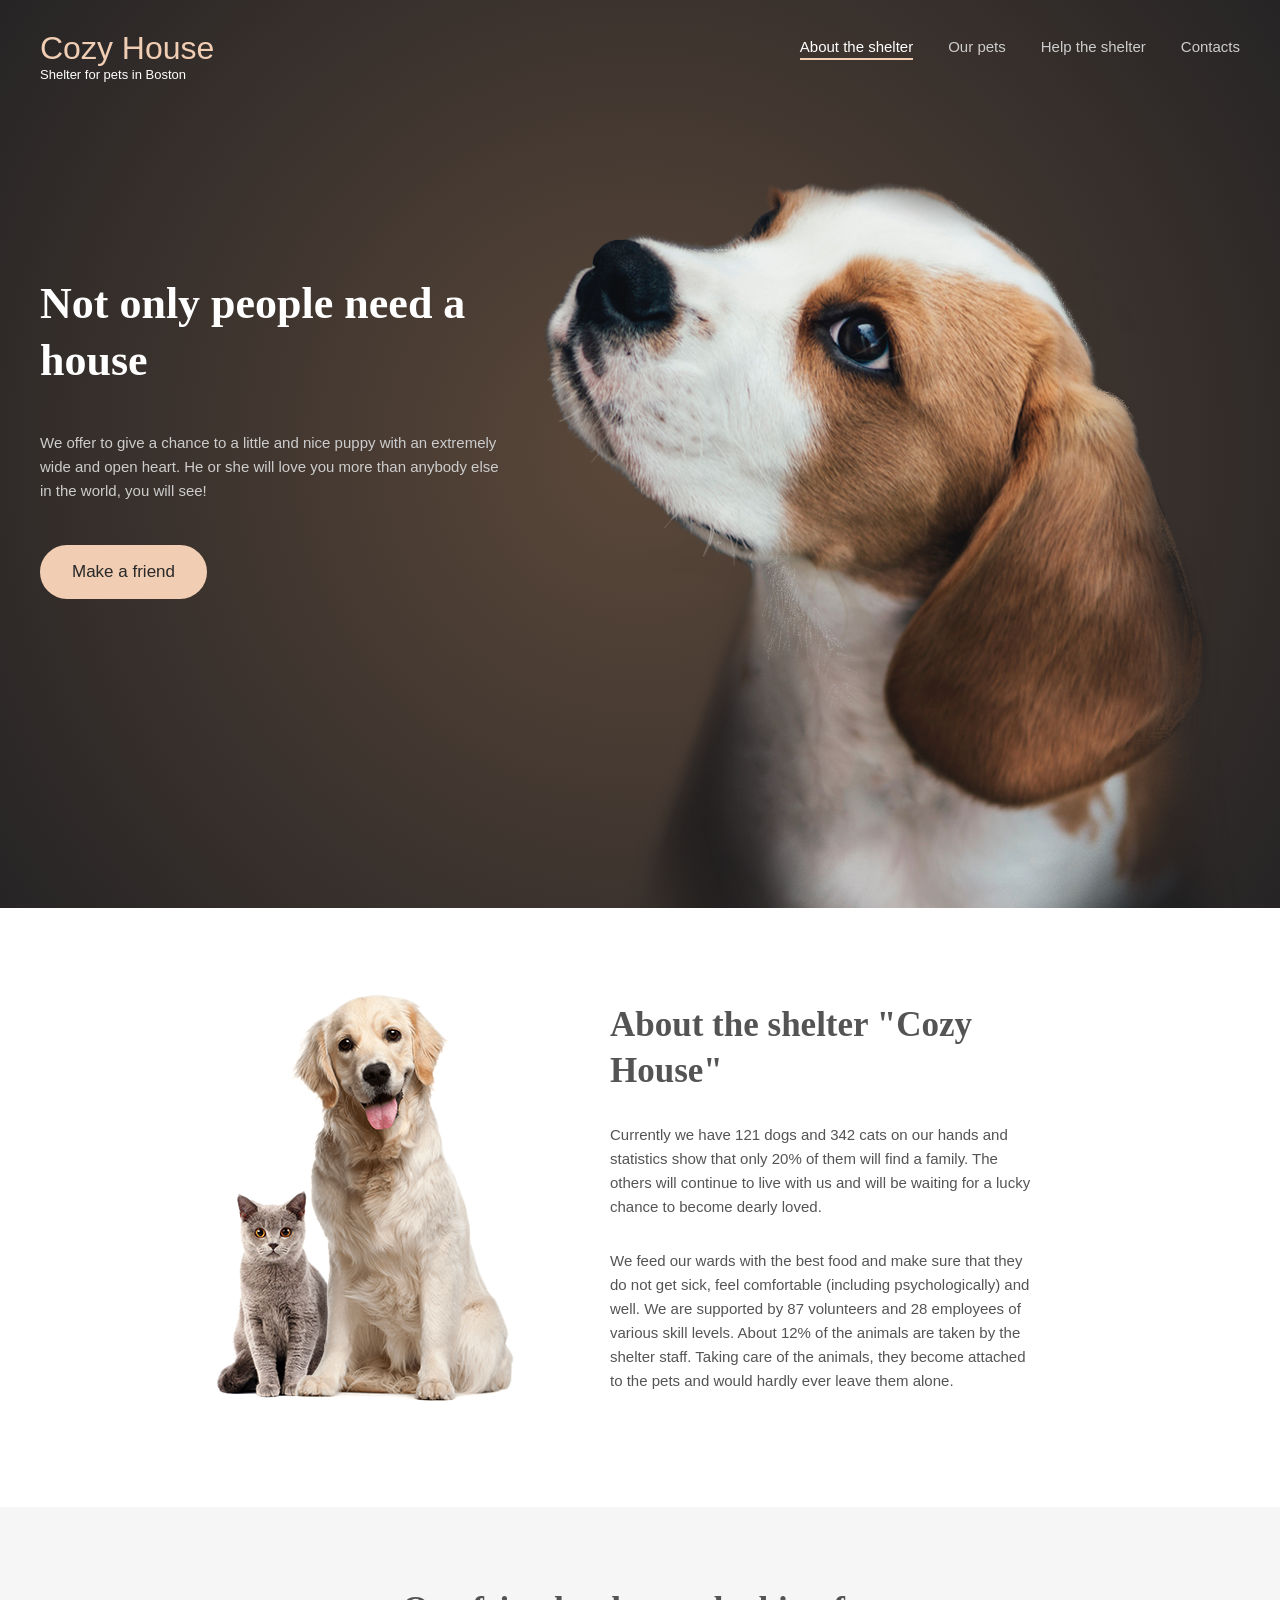
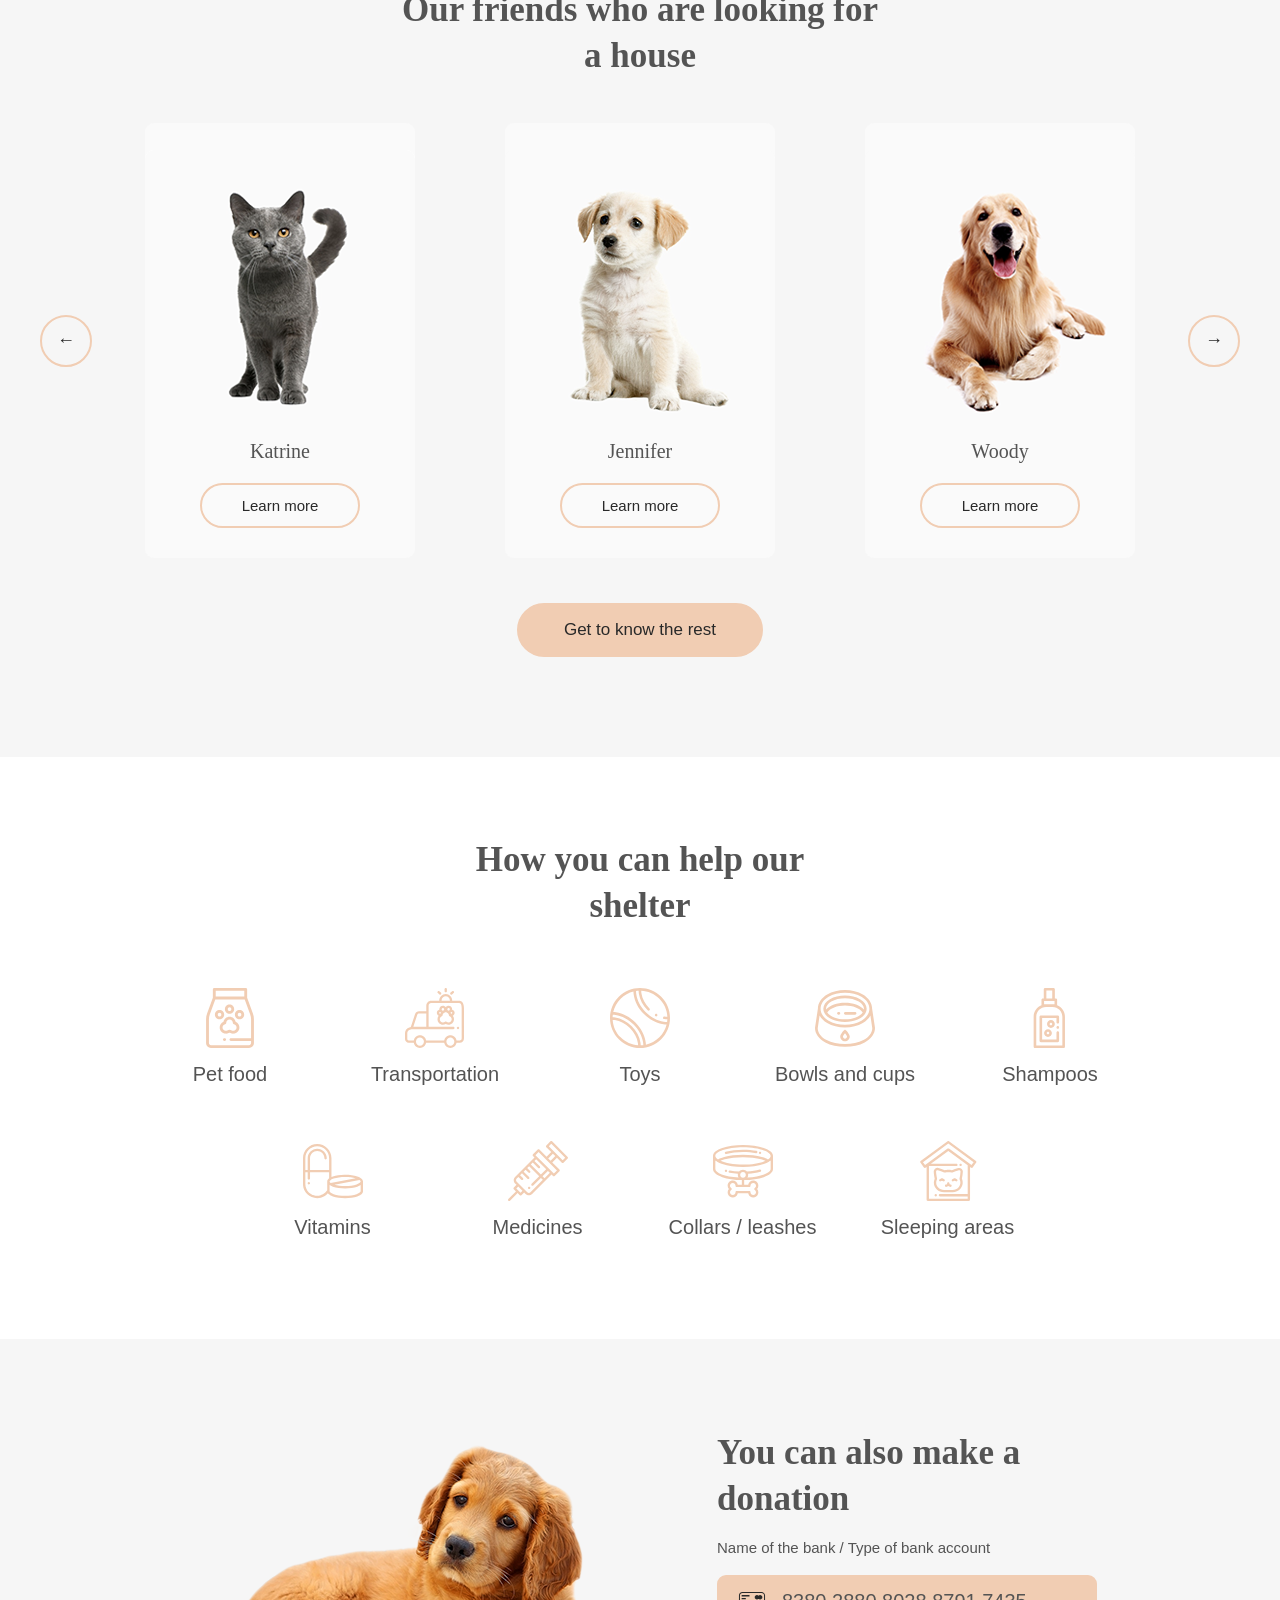
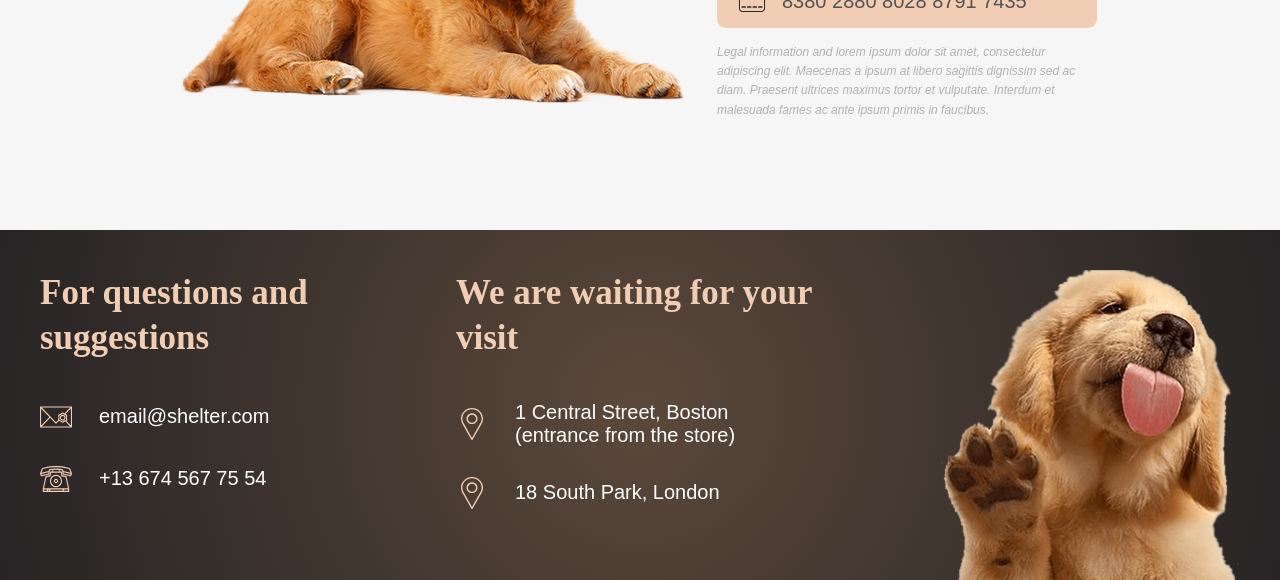
==== shelter/index.html @ 1e0a2f54 "feat: add main page layout (Sat, Jun 13, 2026 11:17:52 AM)" ====
<!DOCTYPE html>
<html lang="en">
    <head>
        <meta charset="UTF-8">
        <meta name="viewport" content="width=device-width, initial-scale=1.0">
        <title>Shelter</title>
        <link rel="stylesheet" href="css/styles.css">
        <link rel="icon" href="assets/Paw-print.svg.png" type="image/png">
    </head>
    <body>
        <div class="start-screen">
            <header>
                <div class="header-inner">
                    <div class="logo">
                        <a href="#">
                            <h1 class="visually-hidden">Cozy House - Shelter for pets in Boston</h1>
                            <span class="logo-title">Cozy House</span>
                            <span class="logo-subtitle">Shelter for pets in Boston</span>
                        </a>
                    </div>
                    <nav>
                        <ul>
                            <li><a href="index.html#about" class="active">About the shelter</a></li>
                            <li><a href="pets.html">Our pets</a></li>
                            <li><a href="index.html#help">Help the shelter</a></li>
                            <li><a href="index.html#footer">Contacts</a></li>
                        </ul>
                    </nav>
                </div>
            </header>
            <div class="hero">
                <div class="hero-inner">
                    <h2>Not only people need a house</h2>
                    <p>We offer to give a chance to a little and nice puppy with an extremely wide and open heart. He or she will love you more than anybody else in the world, you will see!</p>
                    <a href="index.html#our-friends" class="btn">Make a friend</a>
                </div>
            </div>
            <img src="assets/start-screen-puppy.png" alt="start-screen-puppy">
        </div>
        <section class="about" id="about">
            <div class="about-inner">
                <img src="assets/about-pets.png" alt="dog and cat">
                <div class="about-text">
                    <h3>About the shelter "Cozy House"</h3>
                    <p>Currently we have 121 dogs and 342 cats on our hands and statistics show that only 20% of them will find a family. The others will continue to live with us and will be waiting for a lucky chance to become dearly loved.</p>
                    <p>We feed our wards with the best food and make sure that they do not get sick, feel comfortable (including psychologically) and well. We are supported by 87 volunteers and 28 employees of various skill levels. About 12% of the animals are taken by the shelter staff. Taking care of the animals, they become attached to the pets and would hardly ever leave them alone.</p>
                </div>
            </div>
        </section>
        <section class="friends" id="our-friends">
            <div class="friends-inner">
                <h3>Our friends who are looking for a house</h3>
                <div class="friends-slider-wrapper">
                    <button class="slider-btn slider-btn--prev">&#8592;</button>
                    <div class="friends-cards">
                        <div class="card">
                            <img src="assets/pets-katrine.png" alt="Katrine">
                            <p class="card-name">Katrine</p>
                            <a href="#" class="btn-outline">Learn more</a>
                        </div>
                        <div class="card">
                            <img src="assets/pets-jennifer.png" alt="Jennifer">
                            <p class="card-name">Jennifer</p>
                            <a href="#" class="btn-outline">Learn more</a>
                        </div>
                        <div class="card">
                            <img src="assets/pets-woody.png" alt="Woody">
                            <p class="card-name">Woody</p>
                            <a href="#" class="btn-outline">Learn more</a>
                        </div>
                    </div>
                    <button class="slider-btn slider-btn--next">&#8594;</button>
                </div>
                <a href="pets.html" class="btn-beige">Get to know the rest</a>
            </div>
        </section>
        <section class="help" id="help">
            <div class="help-inner">
                <h3>How you can help our shelter</h3>
                <div class="help-grid">
                    <div class="help-row">
                        <div class="help-item">
                            <img src="assets/icon-pet-food.svg" alt="Pet food">
                            <h4>Pet food</h4>
                        </div>
                        <div class="help-item">
                            <img src="assets/icon-transportation.svg" alt="Transportation">
                            <h4>Transportation</h4>
                        </div>
                        <div class="help-item">
                            <img src="assets/icon-toys.svg" alt="Toys">
                            <h4>Toys</h4>
                        </div>
                        <div class="help-item">
                            <img src="assets/icon-bowls-and-cups.svg" alt="Bowls and cups">
                            <h4>Bowls and cups</h4>
                        </div>
                        <div class="help-item">
                            <img src="assets/icon-shampoos.svg" alt="Shampoos">
                            <h4>Shampoos</h4>
                        </div>
                    </div>
                    <div class="help-row">
                        <div class="help-item">
                            <img src="assets/icon-vitamins.svg" alt="Vitamins">
                            <h4>Vitamins</h4>
                        </div>
                        <div class="help-item">
                            <img src="assets/icon-medicines.svg" alt="Medicines">
                            <h4>Medicines</h4>
                        </div>
                        <div class="help-item">
                            <img src="assets/icon-collars-leashes.svg" alt="Collars / leashes">
                            <h4>Collars / leashes</h4>
                        </div>
                        <div class="help-item">
                            <img src="assets/icon-sleeping-area.svg" alt="Sleeping areas">
                            <h4>Sleeping areas</h4>
                        </div>
                    </div>
                </div>
            </div>
        </section>
        <section class="donation" id="donation">
            <div class="donation-inner">
                <img src="assets/donation-dog.png" alt="donation dog">
                <div class="donation-text">
                    <h3>You can also make a donation</h3>
                    <h5>Name of the bank / Type of bank account</h5>
                    <a href="#" class="donation-card">
                        <img src="assets/credit-card.svg" alt="card">
                        8380 2880 8028 8791 7435
                    </a>
                    <p class="donation-legal">Legal information and lorem ipsum dolor sit amet, consectetur adipiscing elit. Maecenas a ipsum at libero sagittis dignissim sed ac diam. Praesent ultrices maximus tortor et vulputate. Interdum et malesuada fames ac ante ipsum primis in faucibus.</p>
                </div>
            </div>
        </section>
        <footer id="footer">
            <div class="footer-inner">
                <div class="footer-col">
                    <h3>For questions and suggestions</h3>
                    <div class="footer-contacts">
                        <a href="mailto:email@shelter.com" class="footer-contact">
                            <img src="assets/icon-email.svg" alt="email">
                            <span>email@shelter.com</span>
                        </a>
                        <a href="tel:+13674567754" class="footer-contact">
                            <img src="assets/icon-phone.svg" alt="phone">
                            <span>+13 674 567 75 54</span>
                        </a>
                    </div>
                </div>
                <div class="footer-col">
                    <h3>We are waiting for your visit</h3>
                    <div class="footer-contacts">
                        <a href="https://maps.google.com" target="_blank" class="footer-contact">
                            <img src="assets/icon-marker.svg" alt="location">
                            <span>1 Central Street, Boston<br>(entrance from the store)</span>
                        </a>
                        <a href="https://maps.google.com" target="_blank" class="footer-contact">
                            <img src="assets/icon-marker.svg" alt="location">
                            <span>18 South Park, London</span>
                        </a>
                    </div>
                </div>
                <img src="assets/footer-puppy.png" alt="footer puppy" class="footer-dog">
            </div>
        </footer>
    </body>
</html>
---- shelter/css/styles.css ----
* {
    box-sizing: border-box;
    margin: 0;
    padding: 0;
}

html {
    scroll-behavior: smooth;
}

body {
    font-family: Georgia, serif;
    min-width: 1280px;
}

.start-screen {
    background: radial-gradient(circle, #5B483A 0%, #262425 100%);
    width: 100%;
    height: 908px;
    position: relative;
    overflow: hidden;
}

.start-screen > img {
    position: absolute;
    right: 40px;        /* 40px desde el borde derecho */
    top: 180px;         /* empieza debajo del header */
    width: 698px;
    height: 728px;      /* altura original, no 908px */
    object-fit: cover;
    object-position: left top;
    z-index: 0;
}

header {
    position: relative;
    z-index: 2;
}

.header-inner {
    max-width: 1280px;
    margin: 0 auto;
    padding: 30px 40px;
    display: flex;
    justify-content: space-between;
    align-items: flex-start;
}

.logo-title {
    display: block;
    color: #F1CDB3;
    font-family: Arial, sans-serif;
    font-size: 32px;
    font-weight: 400;
}

.logo-subtitle {
    display: block;
    color: #FFFFFF;
    font-family: Arial, sans-serif;
    font-size: 13px;
}

.logo a {
    text-decoration: none;
    display: block;
}

nav {
    display: flex;
    align-items: center;
    padding-top: 8px;
}

nav ul {
    list-style: none;
    display: flex;
    gap: 35px;
}

nav ul li a {
    color: #CDCDCD;
    text-decoration: none;
    font-family: Arial, sans-serif;
    font-size: 15px;
}

nav ul li a:hover {
    color: #FFFFFF;
}

nav ul li a.active {
    color: #FFFFFF;
    border-bottom: 2px solid #F1CDB3;
    padding-bottom: 3px;
    pointer-events: none;
}

.hero {
    max-width: 1280px;
    margin: 0 auto;
    padding: 0 40px;
    position: relative;
    z-index: 1;
}

.hero-inner {
    width: 460px;
    margin-top: 163px;
    display: flex;
    flex-direction: column;
    gap: 42px;
}

.visually-hidden {
    position: absolute;
    width: 1px;
    height: 1px;
    overflow: hidden;
    clip: rect(0, 0, 0, 0);
    white-space: nowrap;
}

h2 {
    color: #FFFFFF;
    font-family: Georgia, serif;
    font-size: 44px;
    line-height: 130%;
}

.hero-inner p {
    color: #CDCDCD;
    font-family: Arial, sans-serif;
    font-size: 15px;
    line-height: 160%;
}

.btn {
    display: inline-block;
    padding: 15px 30px;
    background: #F1CDB3;
    border-radius: 100px;
    color: #292929;
    text-decoration: none;
    font-family: Arial, sans-serif;
    font-size: 17px;
    width: fit-content;
    border: 2px solid #F1CDB3;
    transition: background 0.3s, color 0.3s;
}

.btn:hover {
    background: transparent;
    color: #F1CDB3;
}

/* About section */
.about {
    background: #FFFFFF;
    width: 100%;
}

.about-inner {
    max-width: 1280px;
    margin: 0 auto;
    padding: 80px 40px 100px;
    display: flex;
    align-items: center;
}

.about-inner > img {
    width: 300px;
    height: 408px;
    object-fit: contain;
    flex-shrink: 0;
    margin-left: 175px;
}

.about-text {
    width: 430px;
    flex-shrink: 0;
    margin-left: 95px;
    margin-right: 175px;
    padding: 14px 0;
    display: flex;
    flex-direction: column;
    gap: 30px;
}

.about-text h3 {
    font-family: Georgia, serif;
    font-size: 35px;
    line-height: 130%;
    color: #545454;
    max-width: 380px;
}

.about-text p {
    font-family: Arial, sans-serif;
    font-size: 15px;
    line-height: 160%;
    color: #545454;
}

/* Our Friends section */
.friends {
    background: #F6F6F6;
    width: 100%;
}

.friends-inner {
    max-width: 1280px;
    margin: 0 auto;
    padding: 80px 40px 100px;
    display: flex;
    flex-direction: column;
    align-items: center;
    gap: 45px;
}

.friends-inner h3 {
    font-family: Georgia, serif;
    font-size: 35px;
    line-height: 130%;
    color: #545454;
    text-align: center;
    max-width: 500px;
}

.friends-slider-wrapper {
    width: 100%;
    display: flex;
    align-items: center;
    justify-content: space-between;
}

.friends-cards {
    display: flex;
    gap: 90px;
}

.card {
    width: 270px;
    height: 435px;
    background: #FAFAFA;
    border-radius: 9px;
    display: flex;
    flex-direction: column;
    align-items: center;
    justify-content: flex-end;
    padding: 0 20px 30px;
    gap: 20px;
    transition: box-shadow 0.3s, background 0.3s;
    cursor: pointer;
}

.card:hover {
    box-shadow: 0px 2px 35px 14px rgba(13, 13, 13, 0.04);
}

.card img {
    width: 270px;
    height: 270px;
    object-fit: contain;
    object-position: center;
    margin: 0 -20px;
}

.card-name {
    font-family: Georgia, serif;
    font-size: 20px;
    color: #545454;
}

.btn-outline {
    display: inline-block;
    padding: 12px 40px;
    border: 2px solid #F1CDB3;
    border-radius: 100px;
    color: #292929;
    text-decoration: none;
    font-family: Arial, sans-serif;
    font-size: 15px;
    background: transparent;
    transition: background 0.3s, color 0.3s;
}

.btn-outline:hover {
    background: #F1CDB3;
}

.slider-btn {
    width: 52px;
    height: 52px;
    border-radius: 50%;
    border: 2px solid #F1CDB3;
    background: transparent;
    cursor: pointer;
    font-size: 18px;
    color: #292929;
    flex-shrink: 0;
    transition: background 0.3s;
}

.slider-btn:hover {
    background: #F1CDB3;
}

.btn-beige {
    display: inline-block;
    padding: 15px 45px;
    background: #F1CDB3;
    border-radius: 100px;
    color: #292929;
    text-decoration: none;
    font-family: Arial, sans-serif;
    font-size: 17px;
    border: 2px solid #F1CDB3;
    transition: background 0.3s, color 0.3s;
}

.btn-beige:hover {
    background: transparent;
    color: #F1CDB3;
}

/* Help section */
.help {
    background: #FFFFFF;
    width: 100%;
}

.help-inner {
    max-width: 1280px;
    margin: 0 auto;
    padding: 80px 40px 100px;
    display: flex;
    flex-direction: column;
    align-items: center;
    gap: 60px;
}

.help-inner h3 {
    font-family: Georgia, serif;
    font-size: 35px;
    line-height: 130%;
    color: #545454;
    text-align: center;
    max-width: 400px;
}

.help-grid {
    display: grid;
    grid-template-columns: repeat(5, 82px);
    grid-template-rows: repeat(2, auto);
    gap: 55px 130px;
    justify-content: center;
}

.help-item:nth-child(6) {
    grid-column: 1;
}

.help-grid {
    display: grid;
    grid-template-columns: repeat(5, 1fr);
    gap: 55px 0;
    width: 1026px;
}

.help-item:nth-child(n+6) {
    grid-column: auto;
}

.help-grid {
    display: flex;
    flex-direction: column;
    align-items: center;
    gap: 55px;
}

.help-item {
    display: flex;
    flex-direction: column;
    align-items: center;
    gap: 15px;
    width: 150px;
}

.help-row {
    display: flex;
    justify-content: center;
    gap: 55px;
}

.help-item img {
    width: 60px;
    height: 60px;
    object-fit: contain;
}

.help-item h4 {
    font-family: Arial, sans-serif;
    font-size: 20px;
    line-height: 115%;
    color: #545454;
    text-align: center;
    font-weight: 400;
}

/* Donation section */
.donation {
    background: #F6F6F6;
    width: 100%;
}

.donation-inner {
    max-width: 1280px;
    margin: 0 auto;
    padding: 80px 182px 100px;
    display: flex;
    align-items: center;
    gap: 30px;
}

.donation-inner > img {
    width: 505px;
    height: 261px;
    object-fit: contain;
    flex-shrink: 0;
}

.donation-text {
    width: 380px;
    display: flex;
    flex-direction: column;
    gap: 15px;
    padding: 11px 0 10px;
}

.donation-text h3 {
    font-family: Georgia, serif;
    font-size: 35px;
    line-height: 130%;
    color: #545454;
}

.donation-text h5 {
    font-family: Arial, sans-serif;
    font-size: 15px;
    line-height: 160%;
    color: #545454;
    font-weight: 400;
}

.donation-card {
    display: flex;
    align-items: center;
    gap: 15px;
    padding: 15px 20px;
    background: #F1CDB3;
    border-radius: 9px;
    color: #545454;
    text-decoration: none;
    font-family: Arial, sans-serif;
    font-size: 20px;
}

.donation-card img {
    width: 30px;
    height: 20px;
}

.donation-legal {
    font-family: Arial, sans-serif;
    font-size: 12px;
    line-height: 160%;
    color: #B2B2B2;
    font-style: italic;
}

/* Footer */
footer {
    background: radial-gradient(circle, #5B483A 0%, #262425 100%);
    width: 100%;
    overflow: hidden;
    position: relative;
}

.footer-inner {
    max-width: 1280px;
    margin: 0 auto;
    padding: 40px 40px 0;
    display: flex;
    align-items: flex-start;
    gap: 56px;
    position: relative;
    min-height: 350px;
}

.footer-col {
    display: flex;
    flex-direction: column;
    gap: 40px;
}

.footer-col h3 {
    font-family: Georgia, serif;
    font-size: 35px;
    line-height: 130%;
    color: #F1CDB3;
    max-width: 360px;
}

.footer-contacts {
    display: flex;
    flex-direction: column;
    gap: 30px;
}

.footer-contact {
    display: flex;
    align-items: center;
    gap: 27px;
    text-decoration: none;
    color: #FFFFFF;
    font-family: Arial, sans-serif;
    font-size: 15px;
    transition: color 0.3s;
}

.footer-contact span {
    font-family: Arial, sans-serif;
    font-size: 20px;
    line-height: 115%;
    color: #FFFFFF;
}

.footer-contact:hover span {
    color: #F1CDB3;
}

.footer-contact:hover {
    color: #F1CDB3;
}

.footer-contact img {
    width: 32px;
    height: 32px;
    object-fit: contain;
    flex-shrink: 0;
}

.footer-dog {
    position: absolute;
    right: 40px;
    bottom: 0;
    top: 40px;
    width: 300px;
    object-fit: cover;
    object-position: top center;
}
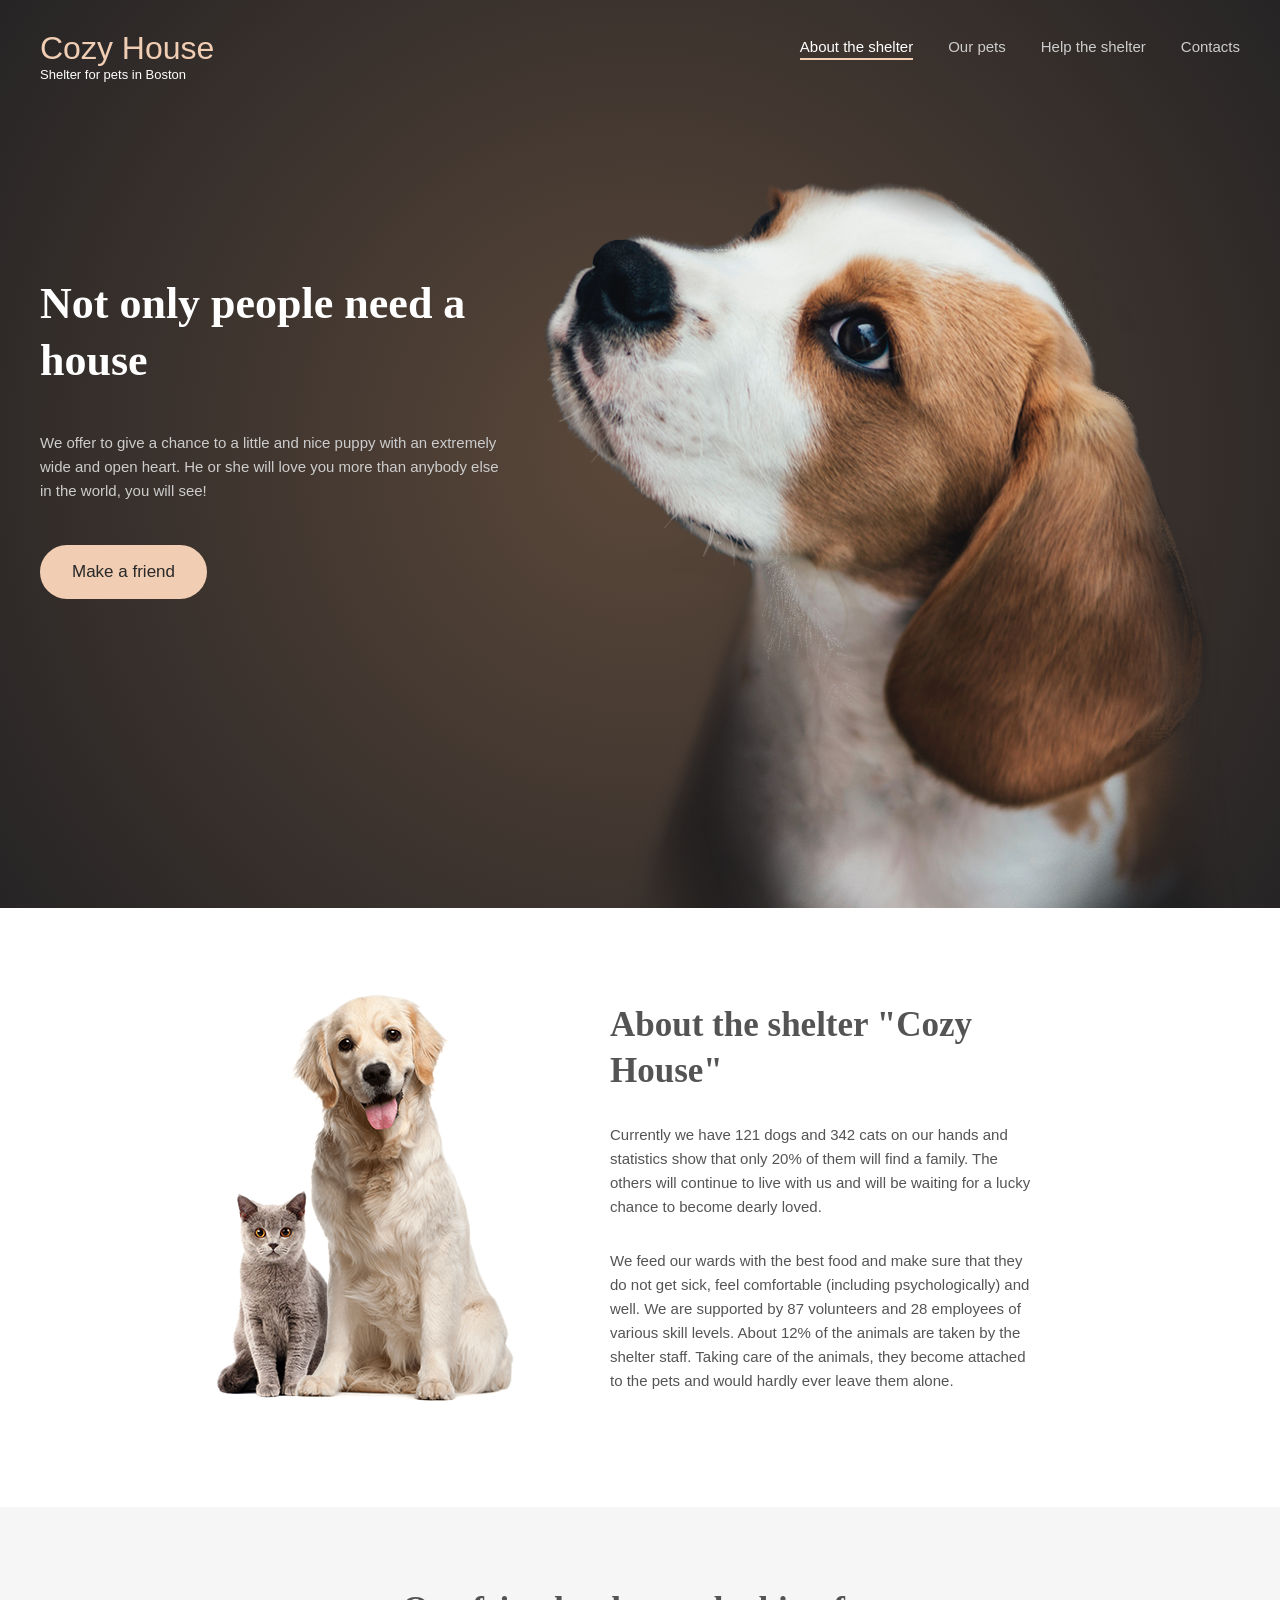
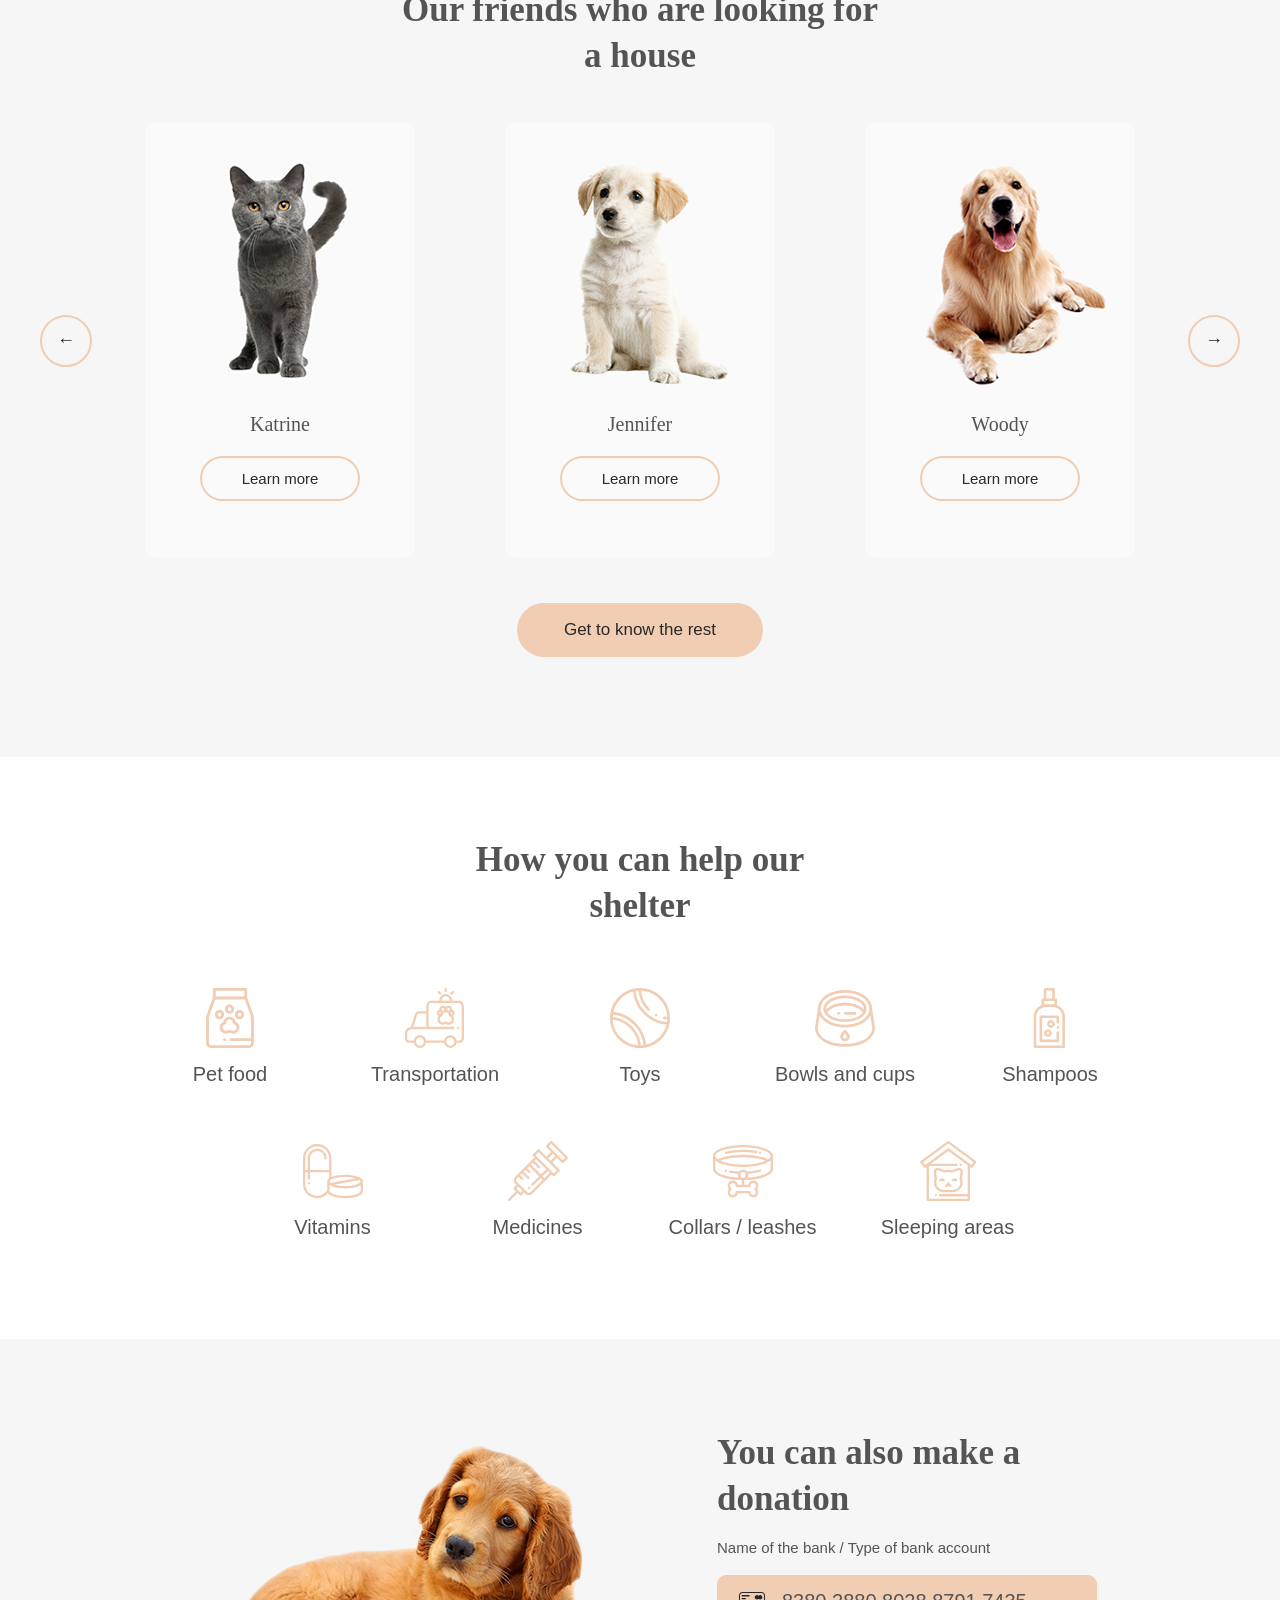
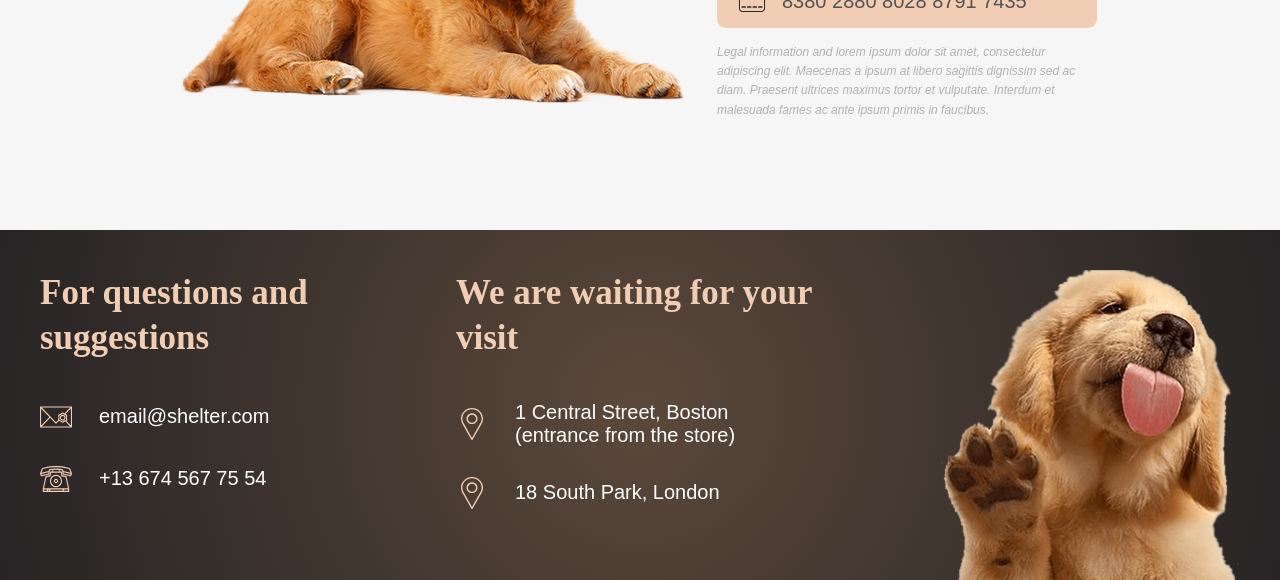
==== commit 9f41e644: "fix: align card images, add pets page heading and pagination (Sun, Jun 14, 2026 12:52:57 PM)" ====
--- a/shelter/index.html
+++ b/shelter/index.html
@@ -54,17 +54,23 @@
                     <button class="slider-btn slider-btn--prev">&#8592;</button>
                     <div class="friends-cards">
                         <div class="card">
-                            <img src="assets/pets-katrine.png" alt="Katrine">
+                            <div class="card-img-wrapper">
+                                <img src="assets/pets-katrine.png" alt="Katrine">
+                            </div>
                             <p class="card-name">Katrine</p>
                             <a href="#" class="btn-outline">Learn more</a>
                         </div>
                         <div class="card">
-                            <img src="assets/pets-jennifer.png" alt="Jennifer">
+                            <div class="card-img-wrapper">
+                                <img src="assets/pets-jennifer.png" alt="Jennifer">
+                            </div>
                             <p class="card-name">Jennifer</p>
                             <a href="#" class="btn-outline">Learn more</a>
                         </div>
                         <div class="card">
-                            <img src="assets/pets-woody.png" alt="Woody">
+                            <div class="card-img-wrapper">
+                                <img src="assets/pets-woody.png" alt="Woody">
+                            </div>
                             <p class="card-name">Woody</p>
                             <a href="#" class="btn-outline">Learn more</a>
                         </div>
@@ -126,7 +132,7 @@
                 <img src="assets/donation-dog.png" alt="donation dog">
                 <div class="donation-text">
                     <h3>You can also make a donation</h3>
-                    <h5>Name of the bank / Type of bank account</h5>
+                    <h4>Name of the bank / Type of bank account</h4>
                     <a href="#" class="donation-card">
                         <img src="assets/credit-card.svg" alt="card">
                         8380 2880 8028 8791 7435
--- a/shelter/css/styles.css
+++ b/shelter/css/styles.css
@@ -247,24 +247,37 @@
     display: flex;
     flex-direction: column;
     align-items: center;
-    justify-content: flex-end;
+    justify-content: flex-start;   /* ← cambia flex-end por flex-start */
     padding: 0 20px 30px;
     gap: 20px;
     transition: box-shadow 0.3s, background 0.3s;
     cursor: pointer;
 }
 
+.card-img-wrapper {                /* ← bloque NUEVO */
+    width: 270px;
+    height: 270px;
+    flex-shrink: 0;
+    display: flex;
+    align-items: flex-end;
+    justify-content: center;
+    margin: 0 -20px;
+    overflow: hidden;
+}
+
+.card img {
+    max-width: 100%;
+    max-height: 100%;
+    width: auto;
+    height: auto;
+    object-fit: contain;
+    object-position: bottom center;  /* ← imagen pegada abajo del wrapper */
+}
+
 .card:hover {
     box-shadow: 0px 2px 35px 14px rgba(13, 13, 13, 0.04);
 }
 
-.card img {
-    width: 270px;
-    height: 270px;
-    object-fit: contain;
-    object-position: center;
-    margin: 0 -20px;
-}
 
 .card-name {
     font-family: Georgia, serif;
@@ -445,7 +458,7 @@
     color: #545454;
 }
 
-.donation-text h5 {
+.donation-text h4 {
     font-family: Arial, sans-serif;
     font-size: 15px;
     line-height: 160%;
@@ -559,4 +572,103 @@
     width: 300px;
     object-fit: cover;
     object-position: top center;
+}
+
+/* Pets page */
+.pets-header {
+    background: #FFFFFF;
+    width: 100%;
+}
+
+.pets-header .header-inner {
+    padding: 46px 40px 47px;
+}
+
+.pets-header .logo-title {
+    color: #545454;
+}
+
+.pets-header .logo-subtitle {
+    color: #545454;
+}
+
+.pets-header nav ul li a {
+    color: #545454;
+}
+
+.pets-header nav ul li a:hover {
+    color: #292929;
+}
+
+.pets-header nav ul li a.active {
+    color: #292929;
+    border-bottom: 2px solid #F1CDB3;
+}
+
+.pets-friends {
+    background: #F6F6F6;
+    width: 100%;
+}
+
+.pets-friends-inner {
+    max-width: 1280px;
+    margin: 0 auto;
+    padding: 60px 40px 60px;
+    display: flex;
+    flex-direction: column;
+    align-items: center;
+    gap: 45px;
+}
+
+.pets-friends-inner h2 {
+    font-family: Georgia, serif;
+    font-size: 35px;
+    line-height: 130%;
+    color: #545454;
+    text-align: center;
+    max-width: 500px;
+}
+
+.pets-grid {
+    display: grid;
+    grid-template-columns: repeat(4, 270px);
+    gap: 30px;
+    width: 1200px;
+}
+
+/* Pagination */
+.pagination {
+    display: flex;
+    gap: 10px;
+    align-items: center;
+}
+
+.pag-btn {
+    width: 52px;
+    height: 52px;
+    border-radius: 50%;
+    border: 2px solid #F1CDB3;
+    background: transparent;
+    cursor: pointer;
+    font-family: Georgia, serif;
+    font-size: 20px;
+    color: #545454;
+    transition: background 0.3s, color 0.3s;
+}
+
+.pag-btn:hover {
+    background: #F1CDB3;
+}
+
+.pag-btn--active {
+    background: #F1CDB3;
+    color: #292929;
+}
+
+.pag-btn--disabled {
+    opacity: 0.5;
+    cursor: default;
+    pointer-events: none;
+    border-color: #CDCDCD;
+    color: #CDCDCD;
 }
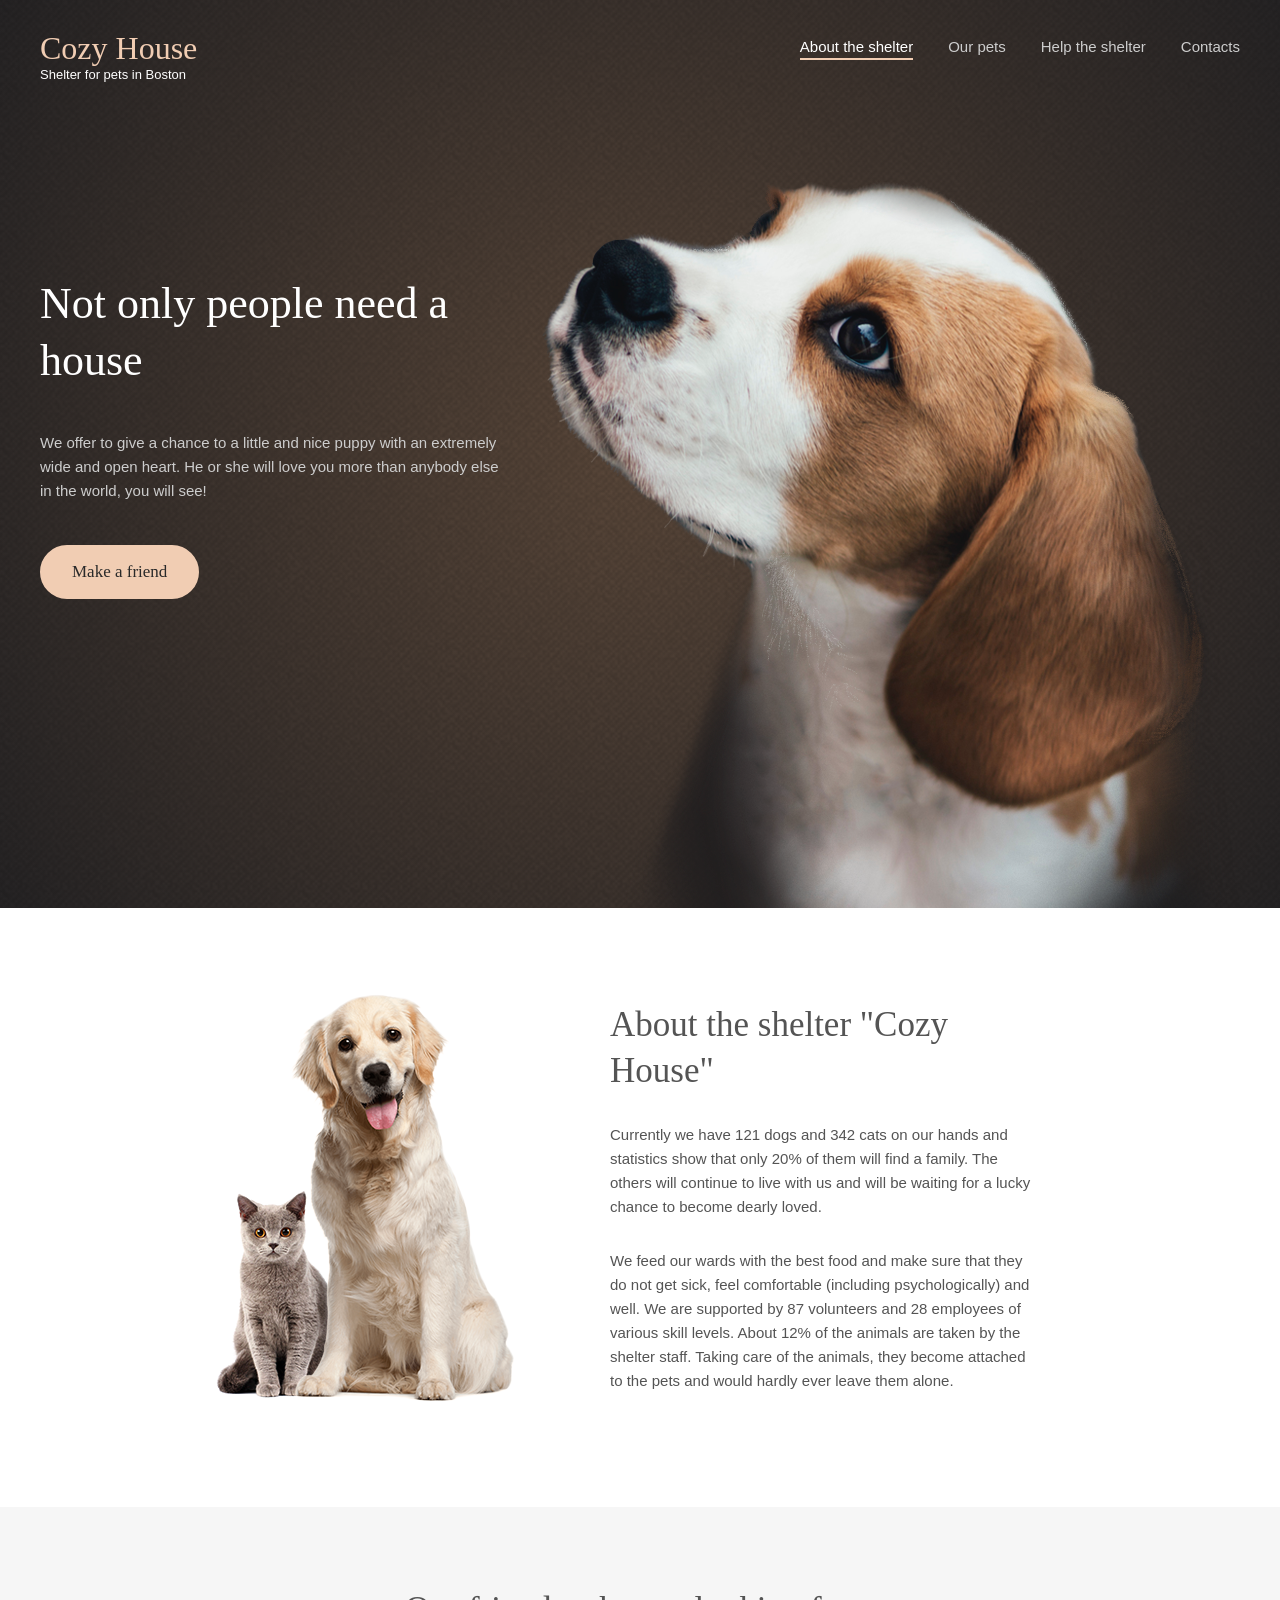
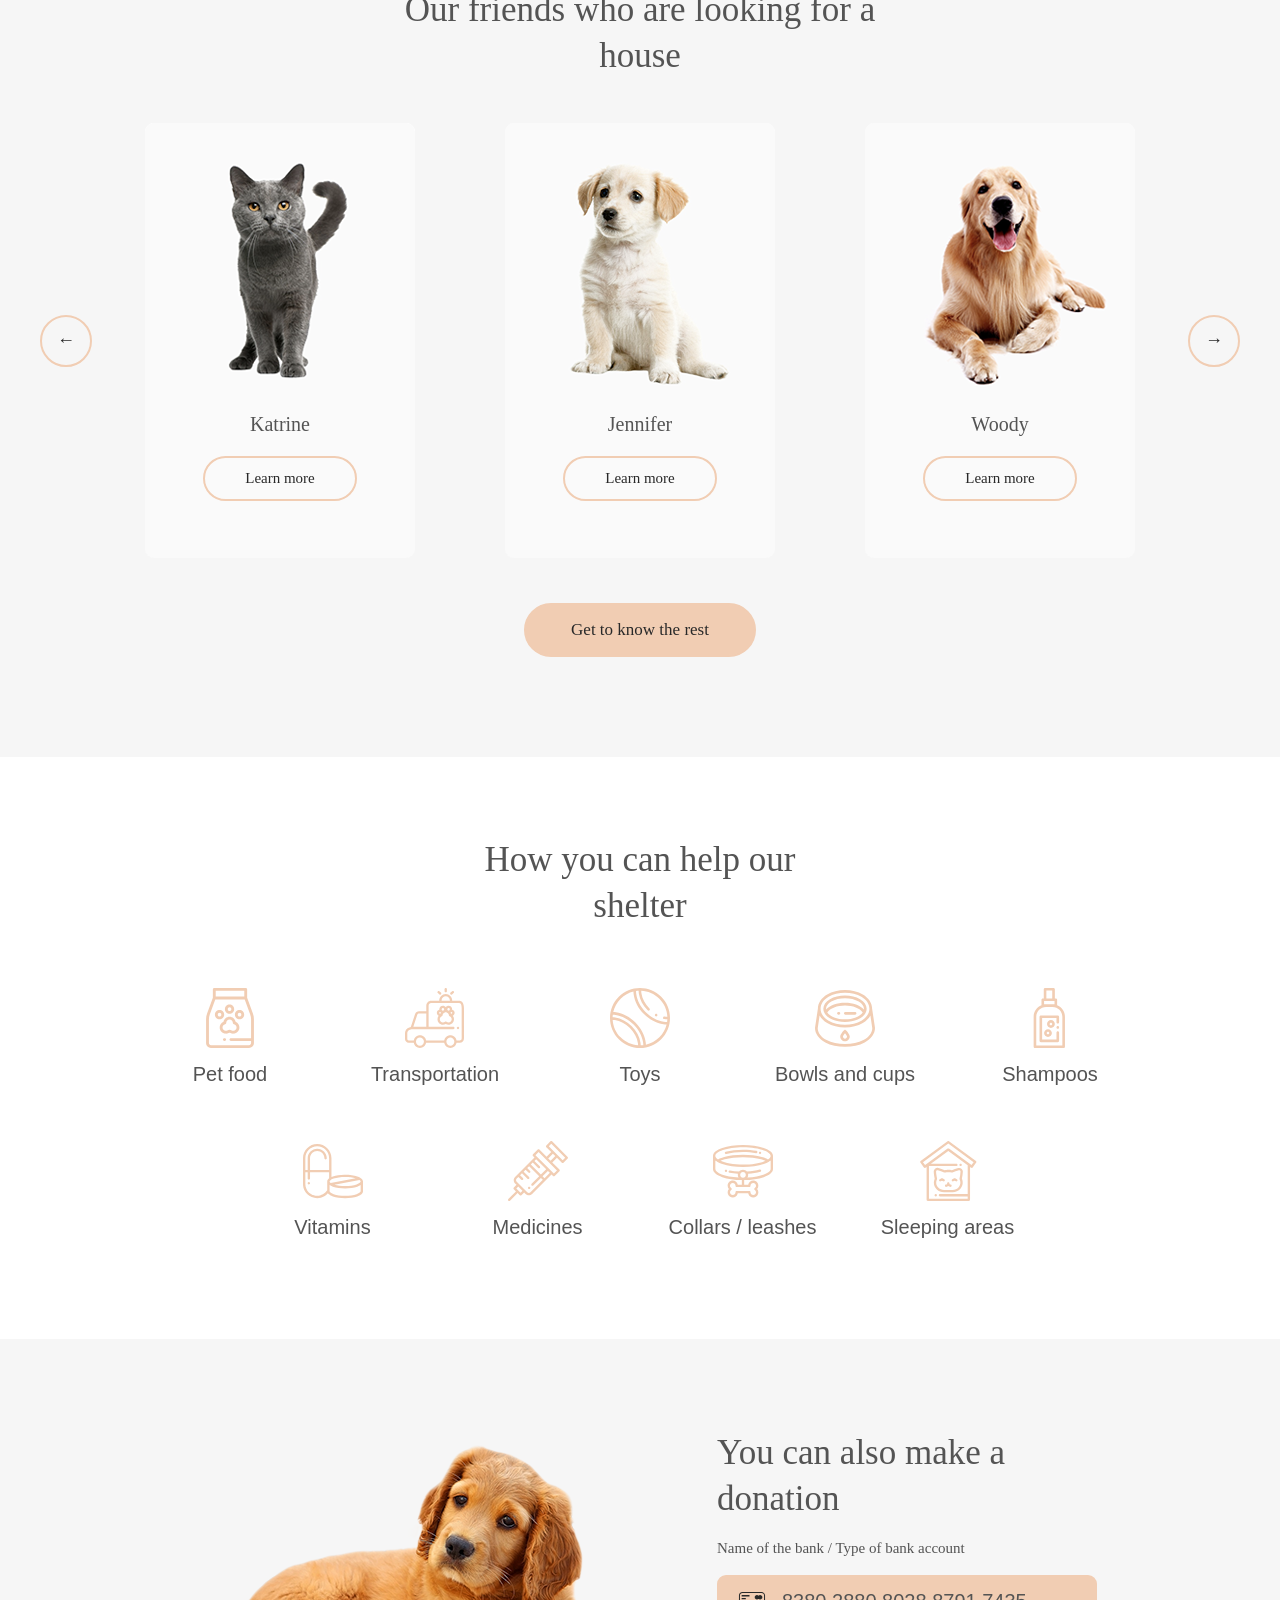
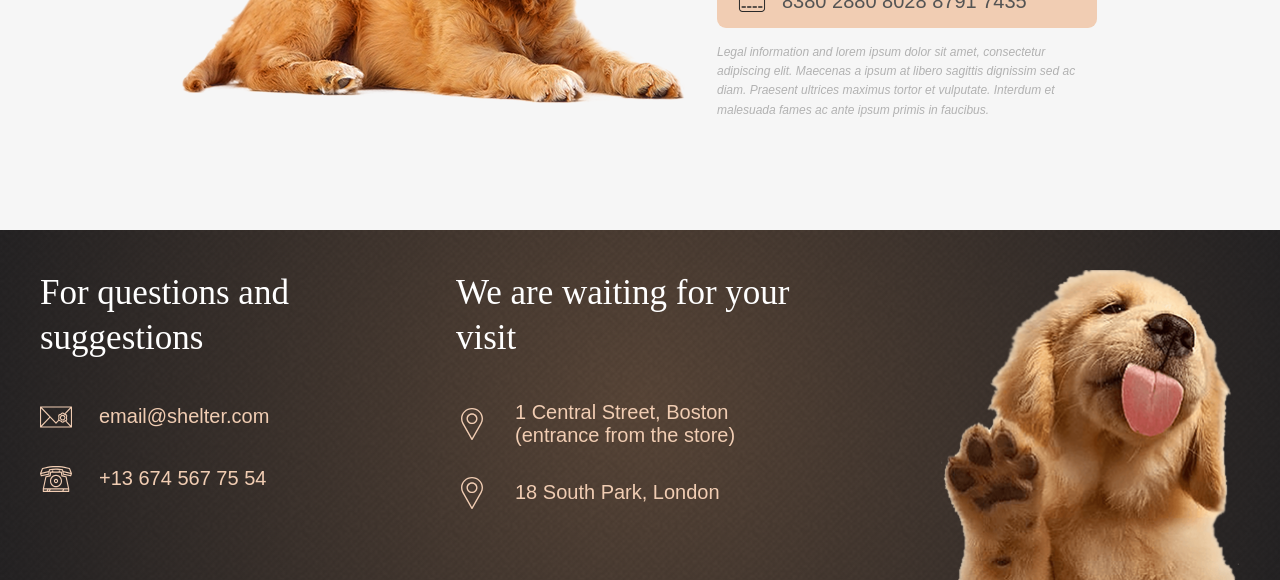
==== commit 02336c27: "feat: typography fixes, noise pattern, footer colors, self-assessment script (Mon, Jun 15, 2026 01:3" ====
--- a/shelter/index.html
+++ b/shelter/index.html
@@ -172,5 +172,6 @@
                 <img src="assets/footer-puppy.png" alt="footer puppy" class="footer-dog">
             </div>
         </footer>
+        <script src="index.js"></script>
     </body>
 </html>
--- a/shelter/css/styles.css
+++ b/shelter/css/styles.css
@@ -14,7 +14,11 @@
 }
 
 .start-screen {
-    background: radial-gradient(circle, #5B483A 0%, #262425 100%);
+    background: 
+        url('../assets/noise_transparent.png'),
+        radial-gradient(circle, #5B483A 0%, #262425 100%);
+    background-blend-mode: overlay;
+    background-size: 150px, cover;
     width: 100%;
     height: 908px;
     position: relative;
@@ -23,10 +27,10 @@
 
 .start-screen > img {
     position: absolute;
-    right: 40px;        /* 40px desde el borde derecho */
-    top: 180px;         /* empieza debajo del header */
+    right: 40px;
+    top: 180px;
     width: 698px;
-    height: 728px;      /* altura original, no 908px */
+    height: 728px;
     object-fit: cover;
     object-position: left top;
     z-index: 0;
@@ -49,7 +53,7 @@
 .logo-title {
     display: block;
     color: #F1CDB3;
-    font-family: Arial, sans-serif;
+    font-family: Georgia, serif;
     font-size: 32px;
     font-weight: 400;
 }
@@ -126,6 +130,7 @@
     font-family: Georgia, serif;
     font-size: 44px;
     line-height: 130%;
+    font-weight: normal;
 }
 
 .hero-inner p {
@@ -142,7 +147,7 @@
     border-radius: 100px;
     color: #292929;
     text-decoration: none;
-    font-family: Arial, sans-serif;
+    font-family: Georgia, serif;
     font-size: 17px;
     width: fit-content;
     border: 2px solid #F1CDB3;
@@ -150,8 +155,8 @@
 }
 
 .btn:hover {
-    background: transparent;
-    color: #F1CDB3;
+    background: #F8E1D1;
+    border-color: #F8E1D1;
 }
 
 /* About section */
@@ -193,6 +198,7 @@
     line-height: 130%;
     color: #545454;
     max-width: 380px;
+    font-weight: normal;
 }
 
 .about-text p {
@@ -225,6 +231,7 @@
     color: #545454;
     text-align: center;
     max-width: 500px;
+    font-weight: normal;
 }
 
 .friends-slider-wrapper {
@@ -247,14 +254,14 @@
     display: flex;
     flex-direction: column;
     align-items: center;
-    justify-content: flex-start;   /* ← cambia flex-end por flex-start */
+    justify-content: flex-start;
     padding: 0 20px 30px;
     gap: 20px;
     transition: box-shadow 0.3s, background 0.3s;
     cursor: pointer;
 }
 
-.card-img-wrapper {                /* ← bloque NUEVO */
+.card-img-wrapper {
     width: 270px;
     height: 270px;
     flex-shrink: 0;
@@ -271,13 +278,12 @@
     width: auto;
     height: auto;
     object-fit: contain;
-    object-position: bottom center;  /* ← imagen pegada abajo del wrapper */
+    object-position: bottom center;
 }
 
 .card:hover {
     box-shadow: 0px 2px 35px 14px rgba(13, 13, 13, 0.04);
 }
-
 
 .card-name {
     font-family: Georgia, serif;
@@ -292,7 +298,7 @@
     border-radius: 100px;
     color: #292929;
     text-decoration: none;
-    font-family: Arial, sans-serif;
+    font-family: Georgia, serif;
     font-size: 15px;
     background: transparent;
     transition: background 0.3s, color 0.3s;
@@ -326,15 +332,15 @@
     border-radius: 100px;
     color: #292929;
     text-decoration: none;
-    font-family: Arial, sans-serif;
+    font-family: Georgia, serif;
     font-size: 17px;
     border: 2px solid #F1CDB3;
     transition: background 0.3s, color 0.3s;
 }
 
 .btn-beige:hover {
-    background: transparent;
-    color: #F1CDB3;
+    background: #F8E1D1;
+    border-color: #F8E1D1;
 }
 
 /* Help section */
@@ -360,29 +366,7 @@
     color: #545454;
     text-align: center;
     max-width: 400px;
-}
-
-.help-grid {
-    display: grid;
-    grid-template-columns: repeat(5, 82px);
-    grid-template-rows: repeat(2, auto);
-    gap: 55px 130px;
-    justify-content: center;
-}
-
-.help-item:nth-child(6) {
-    grid-column: 1;
-}
-
-.help-grid {
-    display: grid;
-    grid-template-columns: repeat(5, 1fr);
-    gap: 55px 0;
-    width: 1026px;
-}
-
-.help-item:nth-child(n+6) {
-    grid-column: auto;
+    font-weight: normal;
 }
 
 .help-grid {
@@ -419,6 +403,7 @@
     color: #545454;
     text-align: center;
     font-weight: 400;
+    font-weight: normal;
 }
 
 /* Donation section */
@@ -456,14 +441,16 @@
     font-size: 35px;
     line-height: 130%;
     color: #545454;
+    font-weight: normal;
 }
 
 .donation-text h4 {
-    font-family: Arial, sans-serif;
+    font-family: Georgia, serif;
     font-size: 15px;
     line-height: 160%;
     color: #545454;
     font-weight: 400;
+    font-weight: normal;
 }
 
 .donation-card {
@@ -494,7 +481,11 @@
 
 /* Footer */
 footer {
-    background: radial-gradient(circle, #5B483A 0%, #262425 100%);
+    background: 
+        url('../assets/noise_transparent.png'),
+        radial-gradient(circle, #5B483A 0%, #262425 100%);
+    background-blend-mode: soft-light;
+    background-size: 150px, cover;
     width: 100%;
     overflow: hidden;
     position: relative;
@@ -521,8 +512,9 @@
     font-family: Georgia, serif;
     font-size: 35px;
     line-height: 130%;
-    color: #F1CDB3;
+    color: #FFFFFF;
     max-width: 360px;
+    font-weight: normal;
 }
 
 .footer-contacts {
@@ -536,7 +528,7 @@
     align-items: center;
     gap: 27px;
     text-decoration: none;
-    color: #FFFFFF;
+    color: #F1CDB3;
     font-family: Arial, sans-serif;
     font-size: 15px;
     transition: color 0.3s;
@@ -546,7 +538,7 @@
     font-family: Arial, sans-serif;
     font-size: 20px;
     line-height: 115%;
-    color: #FFFFFF;
+    color: #F1CDB3;
 }
 
 .footer-contact:hover span {
@@ -651,7 +643,7 @@
     background: transparent;
     cursor: pointer;
     font-family: Georgia, serif;
-    font-size: 20px;
+    font-size: 13px;
     color: #545454;
     transition: background 0.3s, color 0.3s;
 }
@@ -666,7 +658,7 @@
 }
 
 .pag-btn--disabled {
-    opacity: 0.5;
+    opacity: 1;
     cursor: default;
     pointer-events: none;
     border-color: #CDCDCD;
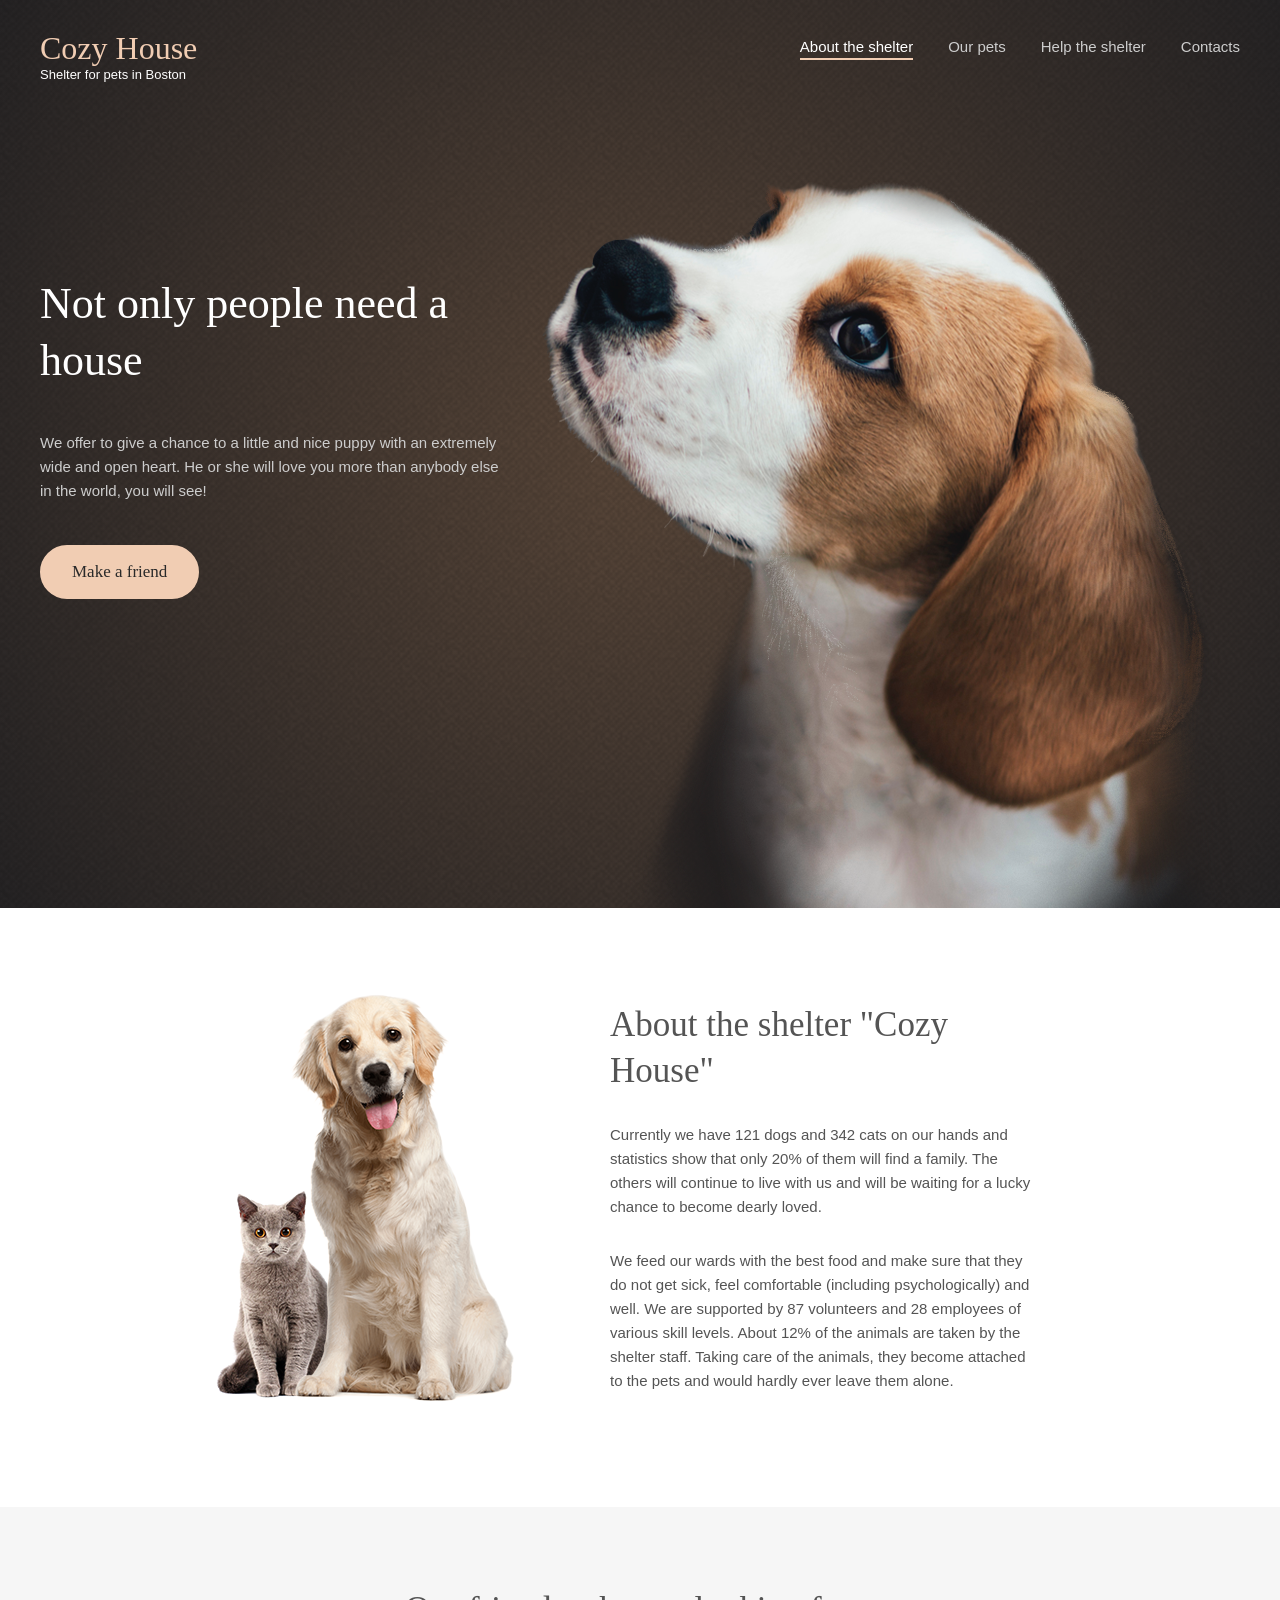
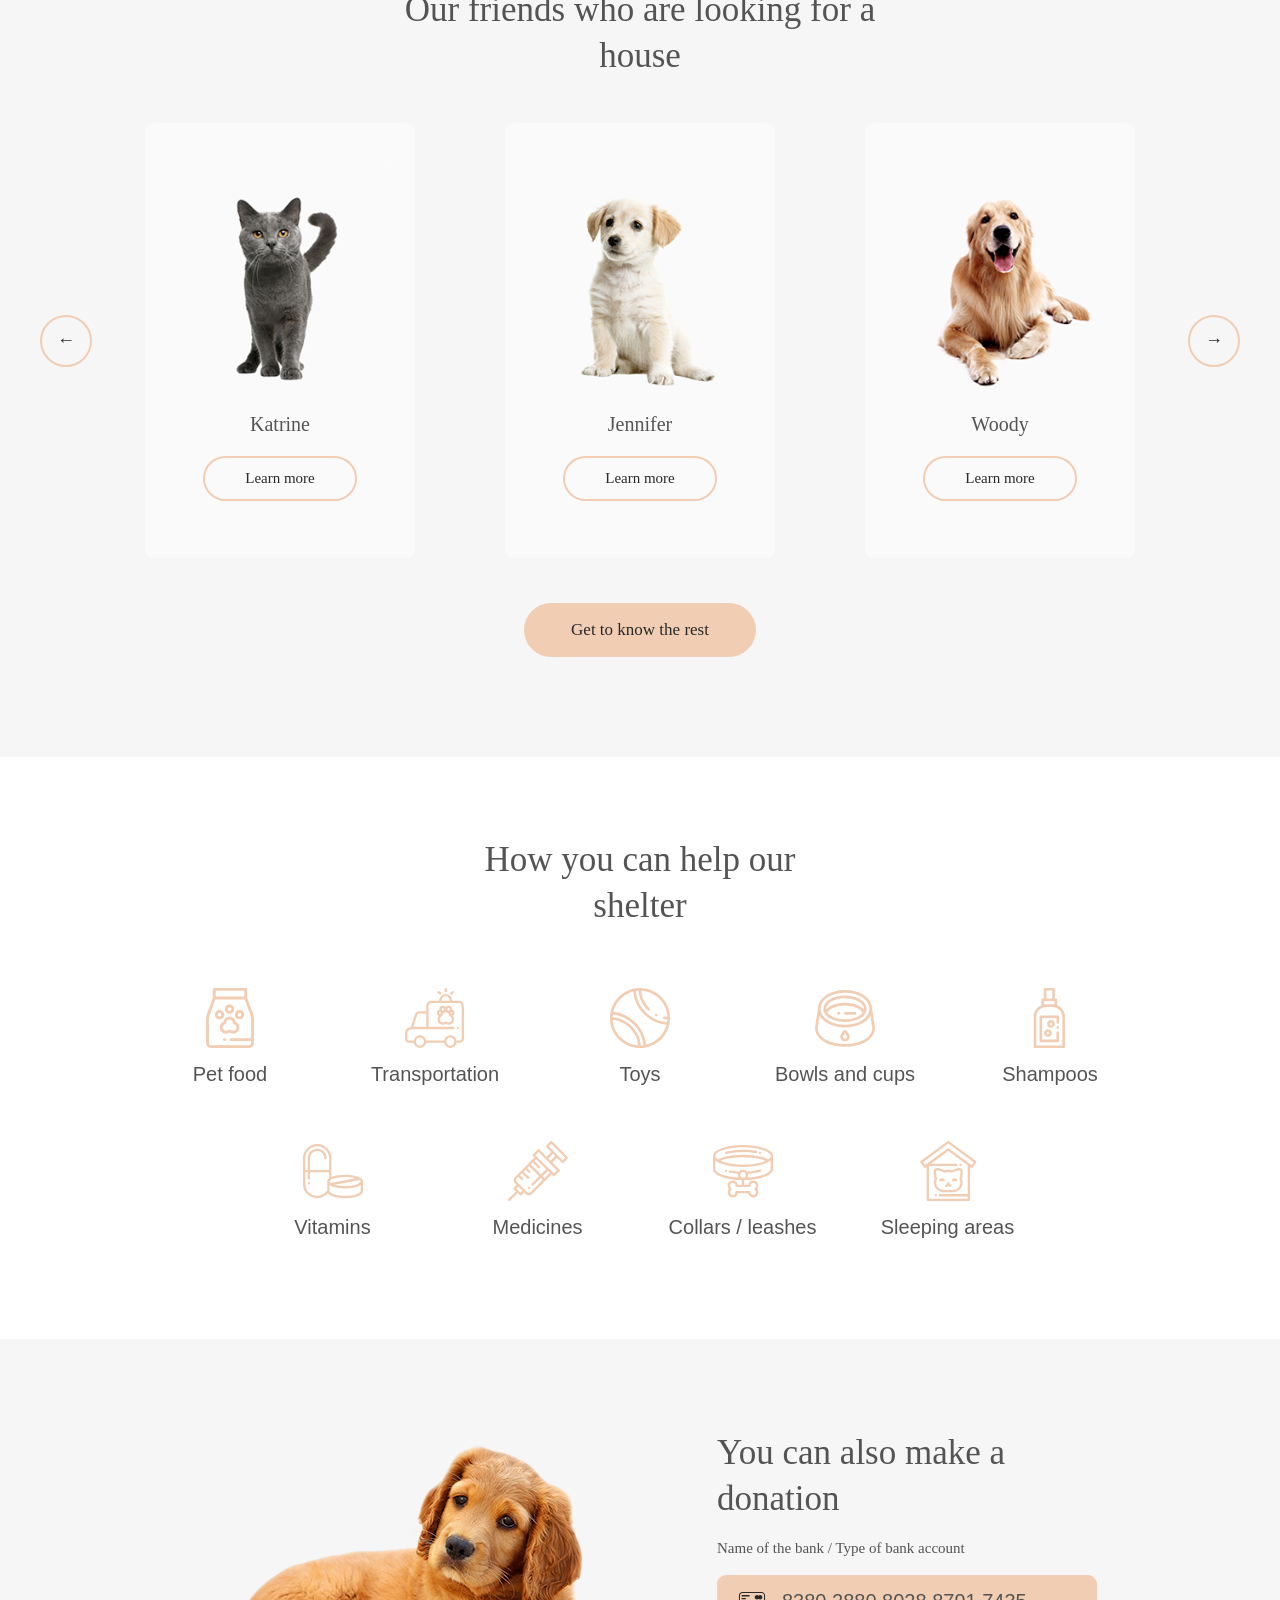
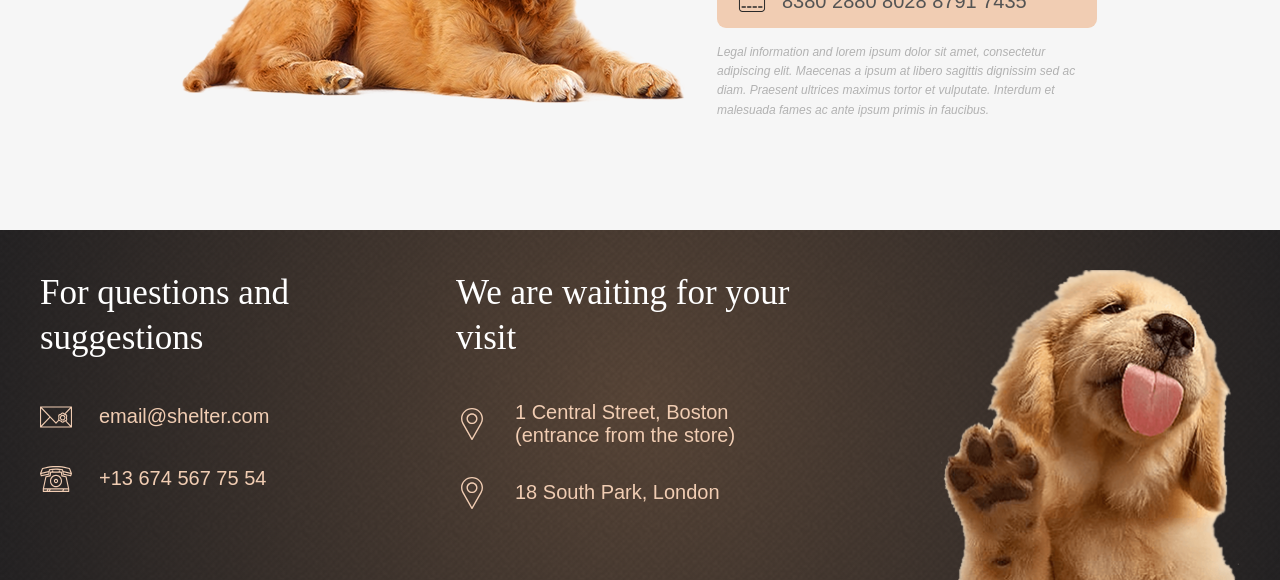
==== commit 9576e736: "feat: make Main and Pets pages responsive (1280px-320px)" ====
--- a/shelter/index.html
+++ b/shelter/index.html
@@ -26,6 +26,11 @@
                             <li><a href="index.html#footer">Contacts</a></li>
                         </ul>
                     </nav>
+                    <button class="burger" type="button" aria-label="Open menu">
+                        <span></span>
+                        <span></span>
+                        <span></span>
+                    </button>
                 </div>
             </header>
             <div class="hero">
--- a/shelter/css/styles.css
+++ b/shelter/css/styles.css
@@ -10,7 +10,7 @@
 
 body {
     font-family: Georgia, serif;
-    min-width: 1280px;
+    overflow-x: hidden;
 }
 
 .start-screen {
@@ -100,6 +100,32 @@
     pointer-events: none;
 }
 
+/* Burger icon — hidden by default (desktop/tablet >= 768px) */
+.burger {
+    display: none;
+    flex-direction: column;
+    justify-content: space-between;
+    width: 32px;
+    height: 22px;
+    background: transparent;
+    border: none;
+    padding: 0;
+    cursor: pointer;
+    flex-shrink: 0;
+}
+
+.burger span {
+    display: block;
+    width: 100%;
+    height: 2px;
+    background: #CDCDCD;
+    border-radius: 2px;
+}
+
+.pets-header .burger span {
+    background: #545454;
+}
+
 .hero {
     max-width: 1280px;
     margin: 0 auto;
@@ -171,25 +197,45 @@
     padding: 80px 40px 100px;
     display: flex;
     align-items: center;
+    flex-wrap: wrap;
+    justify-content: center;
+    gap: 40px;
 }
 
 .about-inner > img {
     width: 300px;
+    max-width: 100%;
     height: 408px;
     object-fit: contain;
     flex-shrink: 0;
-    margin-left: 175px;
 }
 
 .about-text {
     width: 430px;
-    flex-shrink: 0;
-    margin-left: 95px;
-    margin-right: 175px;
+    max-width: 100%;
+    flex-shrink: 1;
     padding: 14px 0;
     display: flex;
     flex-direction: column;
     gap: 30px;
+}
+
+/* Restore exact 1280px design spacing once there's enough room */
+@media (min-width: 1255px) {
+    .about-inner {
+        justify-content: flex-start;
+        flex-wrap: nowrap;
+        gap: 0;
+    }
+
+    .about-inner > img {
+        margin-left: 175px;
+    }
+
+    .about-text {
+        margin-left: 95px;
+        margin-right: 175px;
+    }
 }
 
 .about-text h3 {
@@ -236,18 +282,24 @@
 
 .friends-slider-wrapper {
     width: 100%;
+    max-width: 100%;
     display: flex;
     align-items: center;
     justify-content: space-between;
+    gap: 20px;
 }
 
 .friends-cards {
     display: flex;
-    gap: 90px;
+    flex-wrap: wrap;
+    justify-content: center;
+    gap: 30px 90px;
+    max-width: 100%;
 }
 
 .card {
     width: 270px;
+    max-width: 100%;
     height: 435px;
     background: #FAFAFA;
     border-radius: 9px;
@@ -257,12 +309,14 @@
     justify-content: flex-start;
     padding: 0 20px 30px;
     gap: 20px;
+    flex-shrink: 0;
     transition: box-shadow 0.3s, background 0.3s;
     cursor: pointer;
 }
 
 .card-img-wrapper {
-    width: 270px;
+    width: 100%;
+    max-width: 270px;
     height: 270px;
     flex-shrink: 0;
     display: flex;
@@ -386,6 +440,7 @@
 
 .help-row {
     display: flex;
+    flex-wrap: wrap;
     justify-content: center;
     gap: 55px;
 }
@@ -415,14 +470,17 @@
 .donation-inner {
     max-width: 1280px;
     margin: 0 auto;
-    padding: 80px 182px 100px;
-    display: flex;
-    align-items: center;
+    padding: 80px 40px 100px;
+    display: flex;
+    align-items: center;
+    flex-wrap: wrap;
+    justify-content: center;
     gap: 30px;
 }
 
 .donation-inner > img {
     width: 505px;
+    max-width: 100%;
     height: 261px;
     object-fit: contain;
     flex-shrink: 0;
@@ -430,10 +488,19 @@
 
 .donation-text {
     width: 380px;
+    max-width: 100%;
     display: flex;
     flex-direction: column;
     gap: 15px;
     padding: 11px 0 10px;
+}
+
+@media (min-width: 1280px) {
+    .donation-inner {
+        padding: 80px 182px 100px;
+        flex-wrap: nowrap;
+        justify-content: flex-start;
+    }
 }
 
 .donation-text h3 {
@@ -623,9 +690,17 @@
 
 .pets-grid {
     display: grid;
-    grid-template-columns: repeat(4, 270px);
+    grid-template-columns: repeat(4, minmax(0, 1fr));
     gap: 30px;
-    width: 1200px;
+    width: 100%;
+    max-width: 1200px;
+    justify-content: center;
+}
+
+.pets-grid .card {
+    width: 100%;
+    max-width: 270px;
+    margin: 0 auto;
 }
 
 /* Pagination */
@@ -663,4 +738,403 @@
     pointer-events: none;
     border-color: #CDCDCD;
     color: #CDCDCD;
+}
+
+@media (max-width: 768px) {
+
+    /* ---- Header ---- */
+    .header-inner {
+        padding: 30px;
+    }
+
+    /* ---- Hero (start screen) ---- */
+    .start-screen {
+        height: 1165px;
+    }
+
+    .start-screen > img {
+        width: 569px;
+        height: 593px;
+        left: 50%;
+        right: auto;
+        top: auto;
+        bottom: 0;
+        transform: translateX(-50%);
+        object-position: center top;
+    }
+
+    .hero {
+        padding: 0 40px;
+    }
+
+    .hero-inner {
+        width: 340px;
+        max-width: 100%;
+        margin-top: 90px;
+        gap: 30px;
+    }
+
+    h2 {
+        font-size: 36px;
+    }
+
+    /* ---- About ---- */
+    .about-inner {
+        flex-direction: column;
+        padding: 80px 30px 100px;
+        align-items: center;
+    }
+
+    .about-inner > img {
+        order: 2;
+        width: 300px;
+        height: 408px;
+        margin: 65px 0 0;
+    }
+
+    .about-text {
+        order: 1;
+        width: 100%;
+        max-width: 430px;
+        margin: 0;
+        padding: 0;
+    }
+
+    .about-text h3 {
+        max-width: none;
+    }
+
+    /* ---- Our Friends ---- */
+    .friends-inner {
+        padding: 80px 30px 100px;
+    }
+
+    .friends-slider-wrapper {
+        gap: 10px;
+    }
+
+    .friends-cards {
+        flex-wrap: nowrap;
+        justify-content: flex-start;
+        gap: 30px;
+        overflow: hidden;
+        width: 100%;
+    }
+
+    /* ---- Help ---- */
+    .help-inner {
+        padding: 80px 30px 100px;
+    }
+
+    .help-grid {
+        display: grid;
+        grid-template-columns: repeat(3, 1fr);
+        gap: 55px 20px;
+        width: 100%;
+        max-width: 460px;
+    }
+
+    .help-row {
+        display: contents;
+    }
+
+    .help-item {
+        width: auto;
+    }
+
+    /* ---- Donation ---- */
+    .donation-inner {
+        flex-direction: column;
+        padding: 80px 30px 100px;
+        gap: 60px;
+    }
+
+    .donation-text {
+        width: 100%;
+        max-width: 380px;
+        padding: 0;
+    }
+
+    .donation-inner > img {
+        width: 505px;
+        height: 261px;
+    }
+
+    /* ---- Footer ---- */
+    .footer-inner {
+        padding: 50px 30px 0;
+        flex-wrap: wrap;
+        gap: 30px;
+        min-height: 0;
+    }
+
+    .footer-col {
+        flex: 1 1 190px;
+        min-width: 190px;
+    }
+
+    .footer-col h3 {
+        font-size: 28px;
+        max-width: none;
+    }
+
+    .footer-dog {
+        position: static;
+        flex: 0 0 auto;
+        width: 220px;
+        height: 280px;
+        align-self: flex-end;
+        margin-left: auto;
+    }
+
+    /* ---- Pets page ---- */
+    .pets-header .header-inner {
+        padding: 30px;
+    }
+
+    .pets-friends-inner {
+        padding: 60px 30px 60px;
+    }
+
+    .pets-friends-inner h2 {
+        max-width: 460px;
+    }
+
+    .pets-grid {
+        width: 100%;
+        max-width: 660px;
+        grid-template-columns: repeat(2, 1fr);
+    }
+}
+
+@media (max-width: 767px) {
+    nav {
+        display: none;
+    }
+
+    .burger {
+        display: flex;
+    }
+}
+
+@media (max-width: 480px) {
+
+    /* ---- Header ---- */
+    .header-inner {
+        padding: 20px;
+    }
+
+    .logo-title {
+        font-size: 26px;
+    }
+
+    /* ---- Hero (start screen) ---- */
+    .start-screen {
+        height: auto;
+        padding-bottom: 40px;
+    }
+
+    .start-screen > img {
+        position: static;
+        transform: none;
+        width: 100%;
+        max-width: 280px;
+        height: 280px;
+        margin: 40px auto 0;
+        display: block;
+    }
+
+    .hero {
+        padding: 0 20px;
+    }
+
+    .hero-inner {
+        width: 100%;
+        max-width: 280px;
+        margin: 30px auto 0;
+        gap: 25px;
+    }
+
+    h2 {
+        font-size: 28px;
+    }
+
+    .btn,
+    .btn-beige {
+        padding: 14px 28px;
+        font-size: 16px;
+    }
+
+    /* ---- About ---- */
+    .about-inner {
+        padding: 50px 20px 60px;
+    }
+
+    .about-inner > img {
+        width: 100%;
+        max-width: 280px;
+        height: auto;
+        margin-top: 40px;
+    }
+
+    .about-text {
+        max-width: 280px;
+    }
+
+    .about-text h3 {
+        font-size: 26px;
+    }
+
+    /* ---- Our Friends ---- */
+    .friends-inner {
+        padding: 50px 20px 60px;
+        gap: 30px;
+    }
+
+    .friends-inner h3 {
+        font-size: 26px;
+        max-width: 280px;
+    }
+
+    .friends-slider-wrapper {
+        flex-wrap: wrap;
+        justify-content: center;
+        gap: 30px;
+    }
+
+    .friends-cards {
+        order: 1;
+        width: 100%;
+        justify-content: center;
+    }
+
+    .card {
+        width: 100%;
+        max-width: 270px;
+    }
+
+    .slider-btn--prev {
+        order: 2;
+    }
+
+    .slider-btn--next {
+        order: 3;
+    }
+
+    .btn-beige {
+        width: 100%;
+        max-width: 280px;
+        text-align: center;
+    }
+
+    /* ---- Help ---- */
+    .help-inner {
+        padding: 50px 20px 60px;
+        gap: 40px;
+    }
+
+    .help-inner h3 {
+        font-size: 26px;
+        max-width: 280px;
+    }
+
+    .help-grid {
+        grid-template-columns: repeat(2, 1fr);
+        gap: 35px 20px;
+        max-width: 280px;
+    }
+
+    /* ---- Donation ---- */
+    .donation-inner {
+        padding: 50px 20px 60px;
+        gap: 30px;
+    }
+
+    .donation-text {
+        max-width: 280px;
+        gap: 15px;
+    }
+
+    .donation-text h3 {
+        font-size: 26px;
+    }
+
+    .donation-card {
+        font-size: 16px;
+        padding: 14px 16px;
+    }
+
+    .donation-inner > img {
+        width: 100%;
+        max-width: 280px;
+        height: auto;
+        order: 2;
+    }
+
+    /* ---- Footer ---- */
+    .footer-inner {
+        padding: 45px 20px 0;
+        flex-direction: column;
+        flex-wrap: wrap;
+        gap: 40px;
+    }
+
+    .footer-col {
+        flex: 0 0 auto;
+        width: 100%;
+        max-width: 280px;
+        align-items: center;
+        text-align: center;
+        margin: 0 auto;
+    }
+
+    .footer-col h3 {
+        font-size: 26px;
+        text-align: center;
+    }
+
+    .footer-contacts {
+        align-items: center;
+    }
+
+    .footer-contact {
+        text-align: left;
+    }
+
+    .footer-dog {
+        width: 280px;
+        height: 280px;
+        align-self: center;
+        order: 3;
+    }
+
+    /* ---- Pets page ---- */
+    .pets-header .header-inner {
+        padding: 20px;
+    }
+
+    .pets-friends-inner {
+        padding: 40px 20px 50px;
+        gap: 30px;
+    }
+
+    .pets-friends-inner h2 {
+        font-size: 26px;
+        max-width: 280px;
+    }
+
+    .pets-grid {
+        max-width: 280px;
+        grid-template-columns: 1fr;
+    }
+
+    .pag-btn {
+        width: 44px;
+        height: 44px;
+        font-size: 12px;
+    }
+
+    .pagination {
+        gap: 6px;
+    }
 }
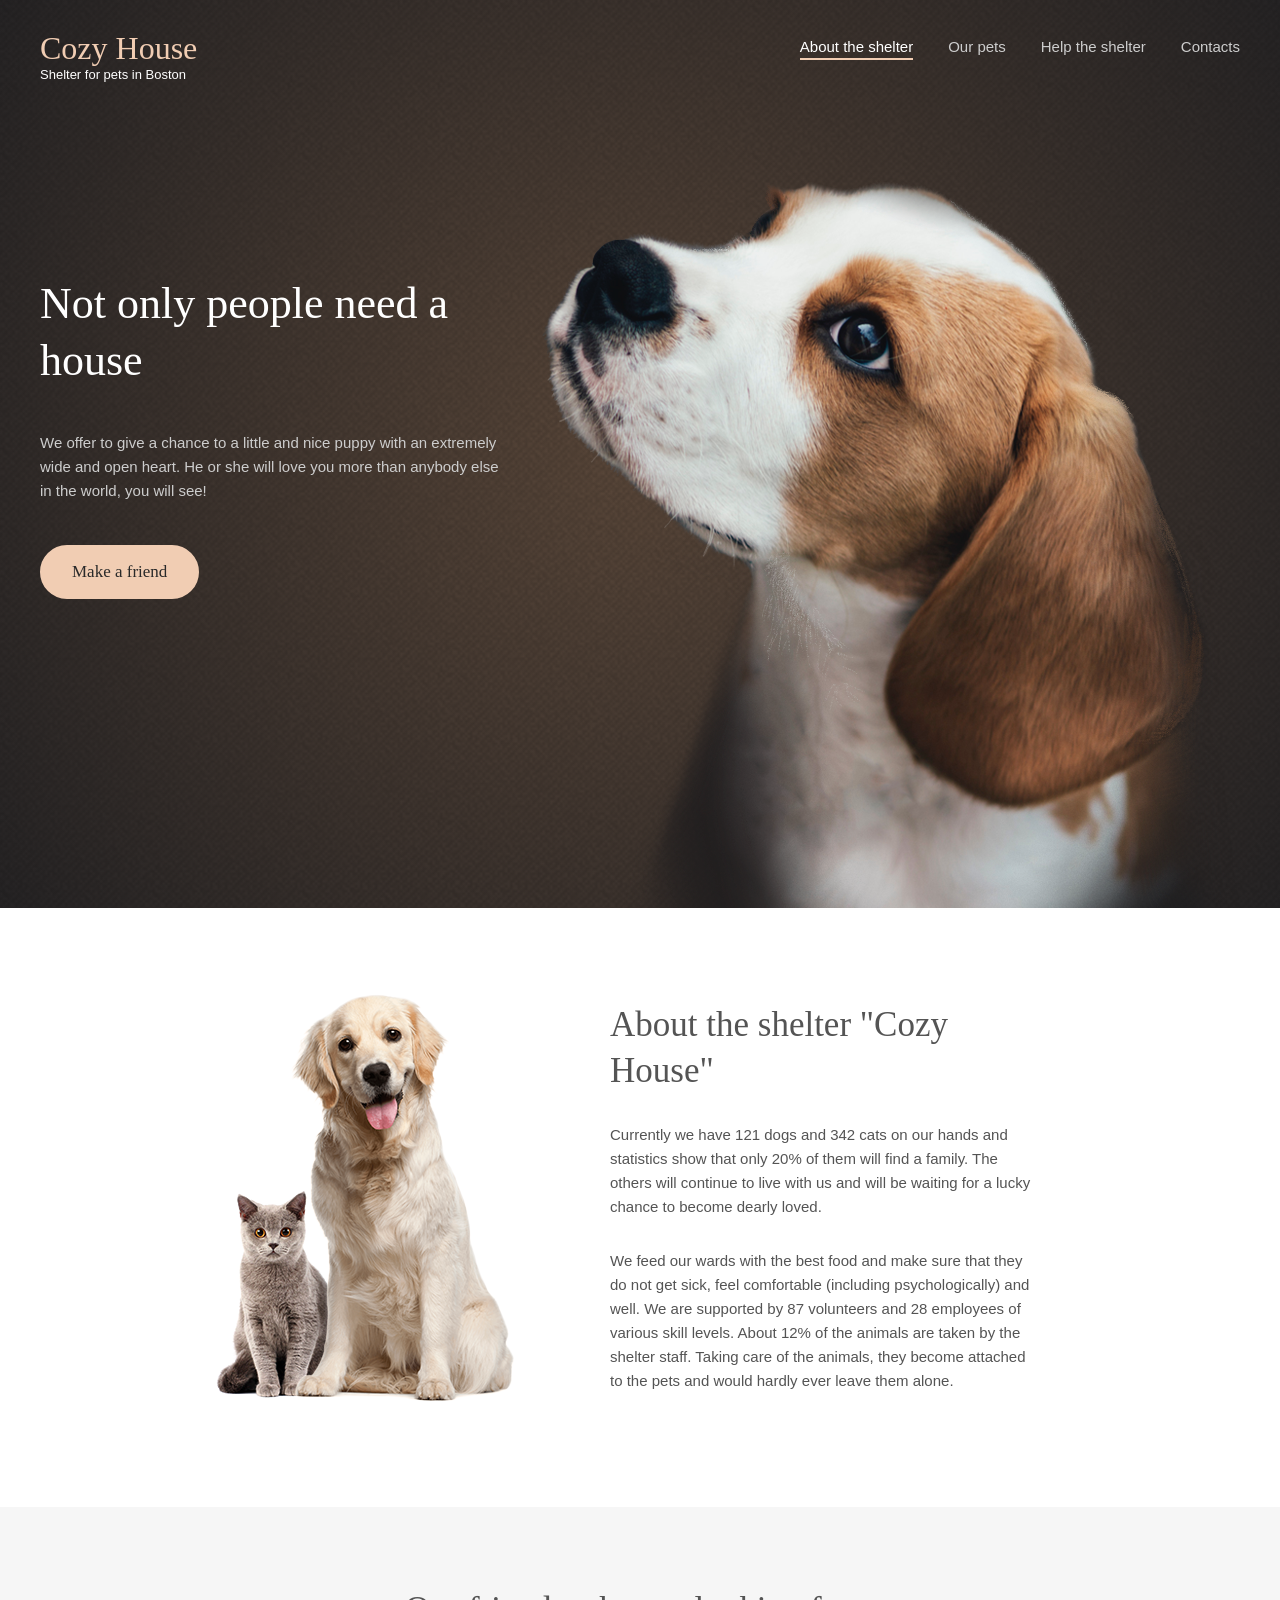
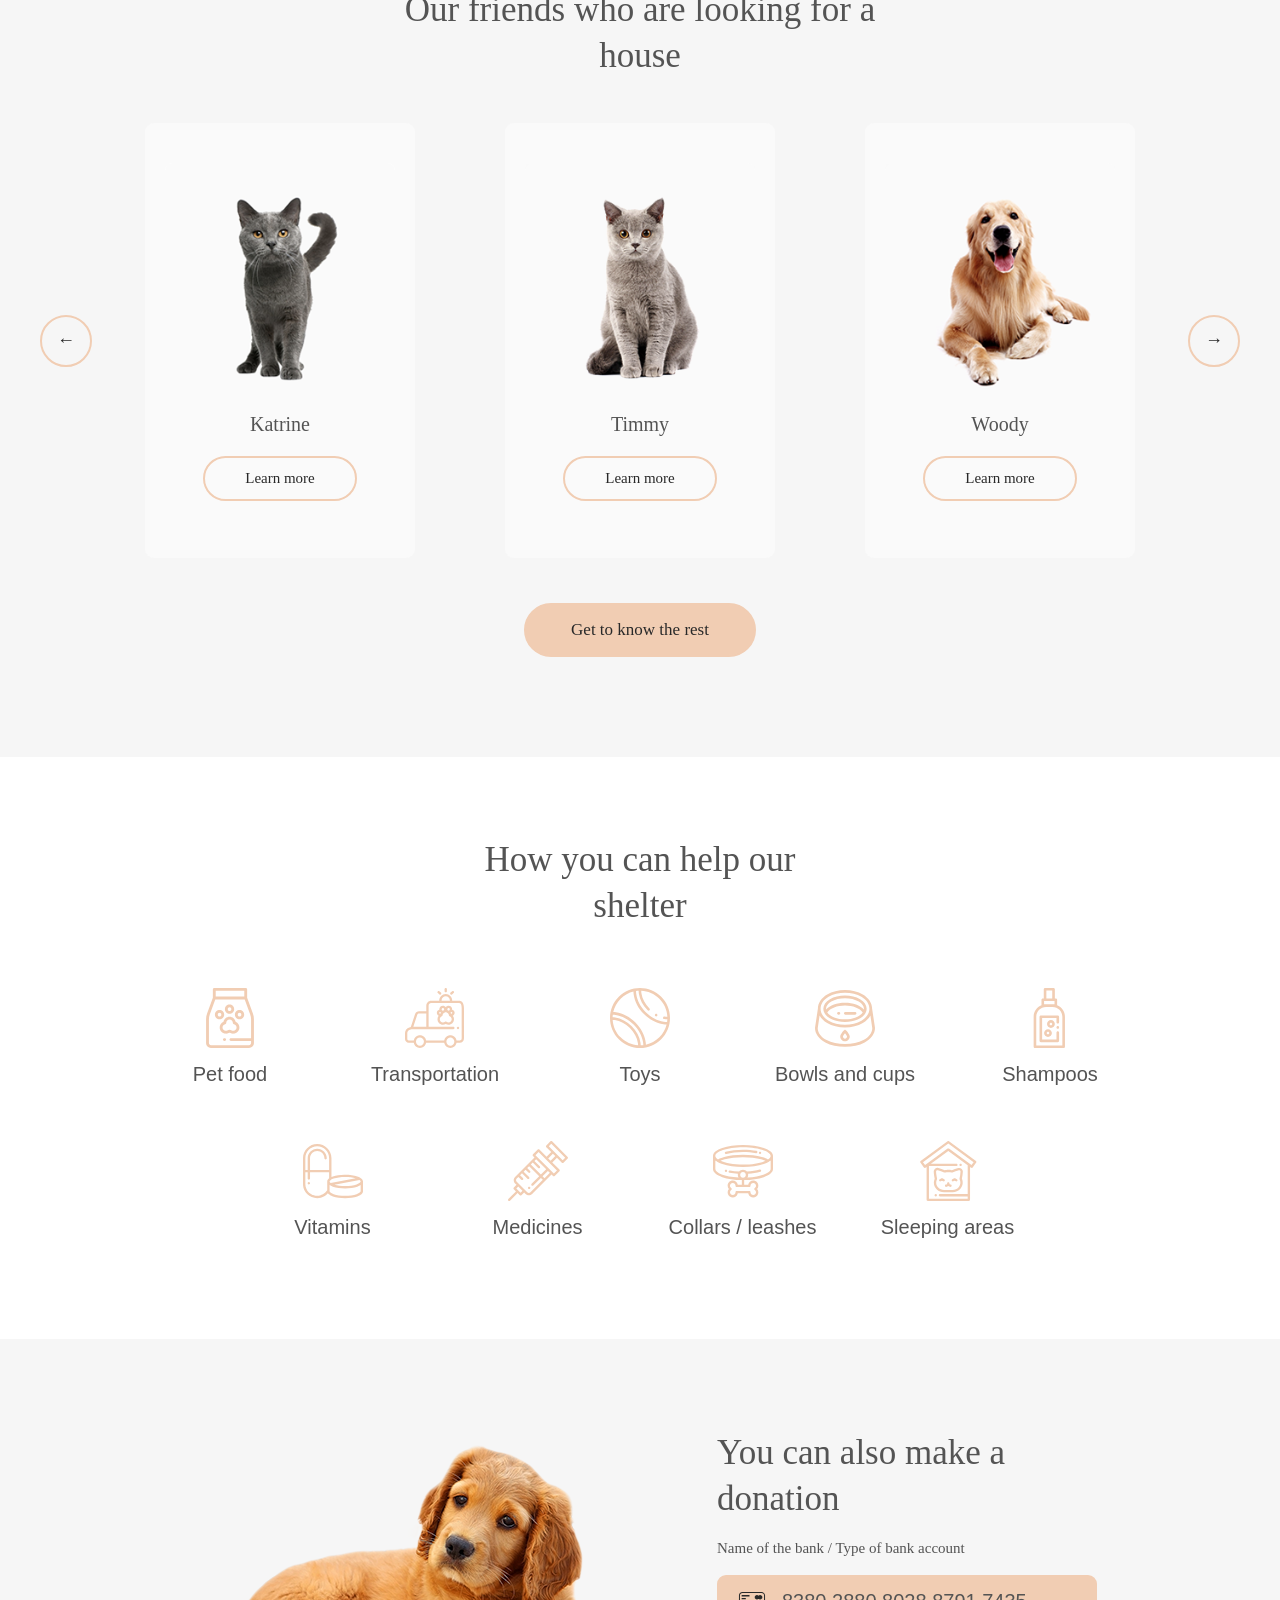
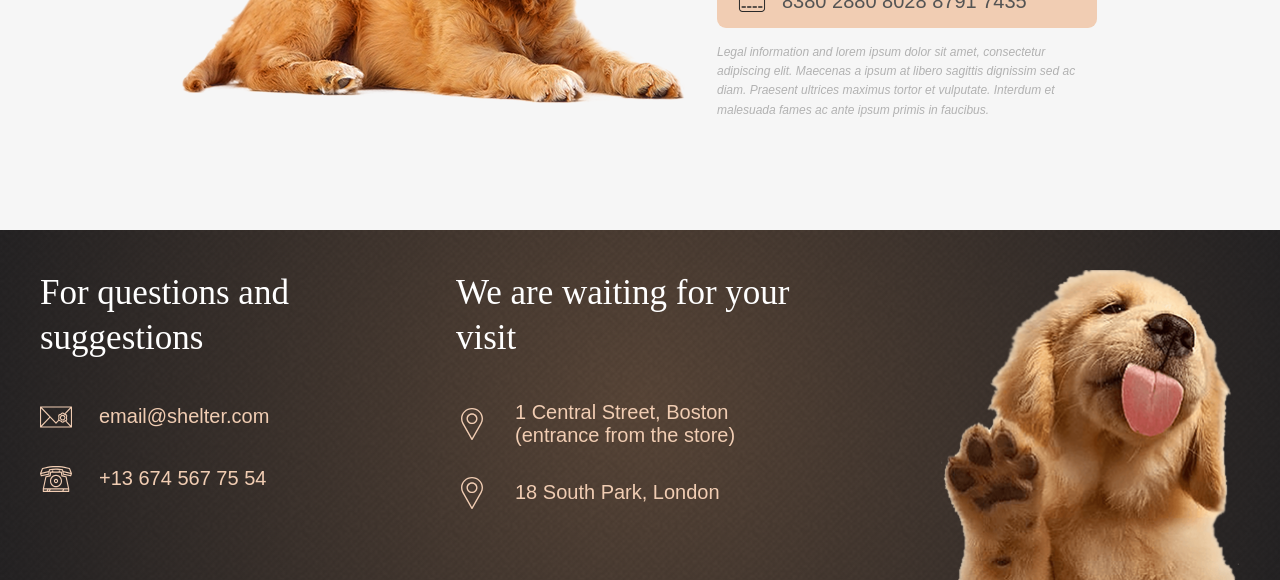
==== commit 2fd025e1: "feat: add burger menu, carousel, pagination and popup" ====
--- a/shelter/index.html
+++ b/shelter/index.html
@@ -57,29 +57,7 @@
                 <h3>Our friends who are looking for a house</h3>
                 <div class="friends-slider-wrapper">
                     <button class="slider-btn slider-btn--prev">&#8592;</button>
-                    <div class="friends-cards">
-                        <div class="card">
-                            <div class="card-img-wrapper">
-                                <img src="assets/pets-katrine.png" alt="Katrine">
-                            </div>
-                            <p class="card-name">Katrine</p>
-                            <a href="#" class="btn-outline">Learn more</a>
-                        </div>
-                        <div class="card">
-                            <div class="card-img-wrapper">
-                                <img src="assets/pets-jennifer.png" alt="Jennifer">
-                            </div>
-                            <p class="card-name">Jennifer</p>
-                            <a href="#" class="btn-outline">Learn more</a>
-                        </div>
-                        <div class="card">
-                            <div class="card-img-wrapper">
-                                <img src="assets/pets-woody.png" alt="Woody">
-                            </div>
-                            <p class="card-name">Woody</p>
-                            <a href="#" class="btn-outline">Learn more</a>
-                        </div>
-                    </div>
+                    <div class="friends-cards"></div>
                     <button class="slider-btn slider-btn--next">&#8594;</button>
                 </div>
                 <a href="pets.html" class="btn-beige">Get to know the rest</a>
--- a/shelter/css/styles.css
+++ b/shelter/css/styles.css
@@ -1137,4 +1137,275 @@
     .pagination {
         gap: 6px;
     }
+}
+
+body.no-scroll {
+  overflow: hidden;
+}
+
+.burger span {
+  transition: transform 0.3s ease, opacity 0.3s ease, background 0.3s;
+}
+.burger--open span:nth-child(1) {
+  transform: translateY(10px) rotate(45deg);
+}
+.burger--open span:nth-child(2) {
+  opacity: 0;
+  transform: scaleX(0);
+}
+.burger--open span:nth-child(3) {
+  transform: translateY(-10px) rotate(-45deg);
+}
+
+.mob-overlay {
+  position: fixed;
+  inset: 0;
+  background: rgba(0, 0, 0, 0.6);
+  z-index: 90;
+  opacity: 0;
+  pointer-events: none;
+  transition: opacity 0.3s ease;
+}
+.mob-overlay--open {
+  opacity: 1;
+  pointer-events: all;
+}
+
+.mob-nav {
+  position: fixed;
+  top: 0;
+  right: 0;
+  width: min(320px, 100vw);
+  height: 100%;
+  background: #292929;
+  z-index: 100;
+  display: flex;
+  flex-direction: column;
+  padding: 60px 40px 40px;
+  gap: 40px;
+  transform: translateX(100%);
+  transition: transform 0.35s ease;
+}
+.mob-nav--open {
+  transform: translateX(0);
+}
+.mob-nav ul {
+  list-style: none;
+  display: flex;
+  flex-direction: column;
+  gap: 30px;
+}
+.mob-nav ul li a {
+  color: #CDCDCD;
+  text-decoration: none;
+  font-family: Arial, sans-serif;
+  font-size: 20px;
+  transition: color 0.2s;
+}
+.mob-nav ul li a:hover {
+  color: #F1CDB3;
+}
+.mob-nav__close {
+  position: absolute;
+  top: 20px;
+  right: 20px;
+  width: 40px;
+  height: 40px;
+  background: transparent;
+  border: 2px solid #CDCDCD;
+  border-radius: 50%;
+  color: #CDCDCD;
+  font-size: 24px;
+  cursor: pointer;
+  display: flex;
+  align-items: center;
+  justify-content: center;
+  transition: border-color 0.2s, color 0.2s;
+  padding: 0;
+  line-height: 1;
+}
+.mob-nav__close::before,
+.mob-nav__close::after {
+  content: '';
+  position: absolute;
+  width: 18px;
+  height: 2px;
+  background: currentColor;
+  border-radius: 2px;
+}
+.mob-nav__close::before { transform: rotate(45deg); }
+.mob-nav__close::after  { transform: rotate(-45deg); }
+.mob-nav__close:hover {
+  border-color: #F1CDB3;
+  color: #F1CDB3;
+}
+
+.friends-slider-wrapper {
+}
+
+.pag-dots {
+  display: inline-flex;
+  align-items: center;
+  justify-content: center;
+  min-width: 30px;
+  height: 52px;
+  font-family: Georgia, serif;
+  font-size: 16px;
+  color: #545454;
+  user-select: none;
+}
+
+.popup-overlay {
+  display: none;
+  position: fixed;
+  inset: 0;
+  background: rgba(0, 0, 0, 0.6);
+  z-index: 200;
+  align-items: center;
+  justify-content: center;
+  padding: 20px;
+  overflow-y: auto;
+}
+.popup-overlay--open {
+  display: flex;
+}
+
+.popup {
+  position: relative;
+  background: #FAFAFA;
+  border-radius: 9px;
+  padding: 50px;
+  max-width: 900px;
+  width: 100%;
+  animation: popupIn 0.3s ease;
+  margin: auto;
+}
+@keyframes popupIn {
+  from { transform: scale(0.92); opacity: 0; }
+  to   { transform: scale(1);    opacity: 1; }
+}
+.popup__close {
+  position: absolute;
+  top: 20px;
+  right: 20px;
+  width: 44px;
+  height: 44px;
+  border-radius: 50%;
+  border: 2px solid #F1CDB3;
+  background: transparent;
+  color: #292929;
+  font-size: 26px;
+  cursor: pointer;
+  display: flex;
+  align-items: center;
+  justify-content: center;
+  line-height: 1;
+  transition: background 0.2s;
+  padding: 0;
+}
+.popup__close:hover {
+  background: #F1CDB3;
+}
+.popup__inner {
+  display: flex;
+  gap: 40px;
+  align-items: flex-start;
+}
+.popup__img-wrap {
+  flex-shrink: 0;
+  width: 260px;
+  height: 340px;
+  border-radius: 9px;
+  overflow: hidden;
+  background: #f0ece8;
+  display: flex;
+  align-items: flex-end;
+  justify-content: center;
+}
+.popup__img {
+  width: 100%;
+  height: 100%;
+  object-fit: contain;
+  object-position: bottom center;
+}
+.popup__info {
+  flex: 1;
+  display: flex;
+  flex-direction: column;
+  gap: 15px;
+}
+.popup__name {
+  font-family: Georgia, serif;
+  font-size: 35px;
+  color: #545454;
+  font-weight: normal;
+  line-height: 1.3;
+}
+.popup__breed {
+  font-family: Georgia, serif;
+  font-size: 20px;
+  color: #545454;
+  font-style: italic;
+}
+.popup__desc {
+  font-family: Arial, sans-serif;
+  font-size: 15px;
+  line-height: 1.6;
+  color: #545454;
+}
+.popup__list {
+  list-style: none;
+  display: flex;
+  flex-direction: column;
+  gap: 10px;
+}
+.popup__list li {
+  font-family: Arial, sans-serif;
+  font-size: 15px;
+  line-height: 1.5;
+  color: #545454;
+}
+.popup__label {
+  font-weight: 700;
+}
+
+/* ── Popup responsive ────────────────────────────────────── */
+@media (max-width: 768px) {
+  .popup {
+    padding: 50px 30px 40px;
+  }
+  .popup__inner {
+    flex-direction: column;
+    align-items: center;
+  }
+  .popup__img-wrap {
+    width: 100%;
+    max-width: 260px;
+    height: 260px;
+  }
+  .popup__name {
+    font-size: 28px;
+    text-align: center;
+  }
+  .popup__breed {
+    font-size: 16px;
+    text-align: center;
+  }
+}
+
+@media (max-width: 480px) {
+  .popup {
+    padding: 50px 20px 30px;
+  }
+  .popup__img-wrap {
+    max-width: 200px;
+    height: 200px;
+  }
+  .popup__name {
+    font-size: 22px;
+  }
+  .pag-dots {
+    min-width: 20px;
+    height: 44px;
+  }
 }
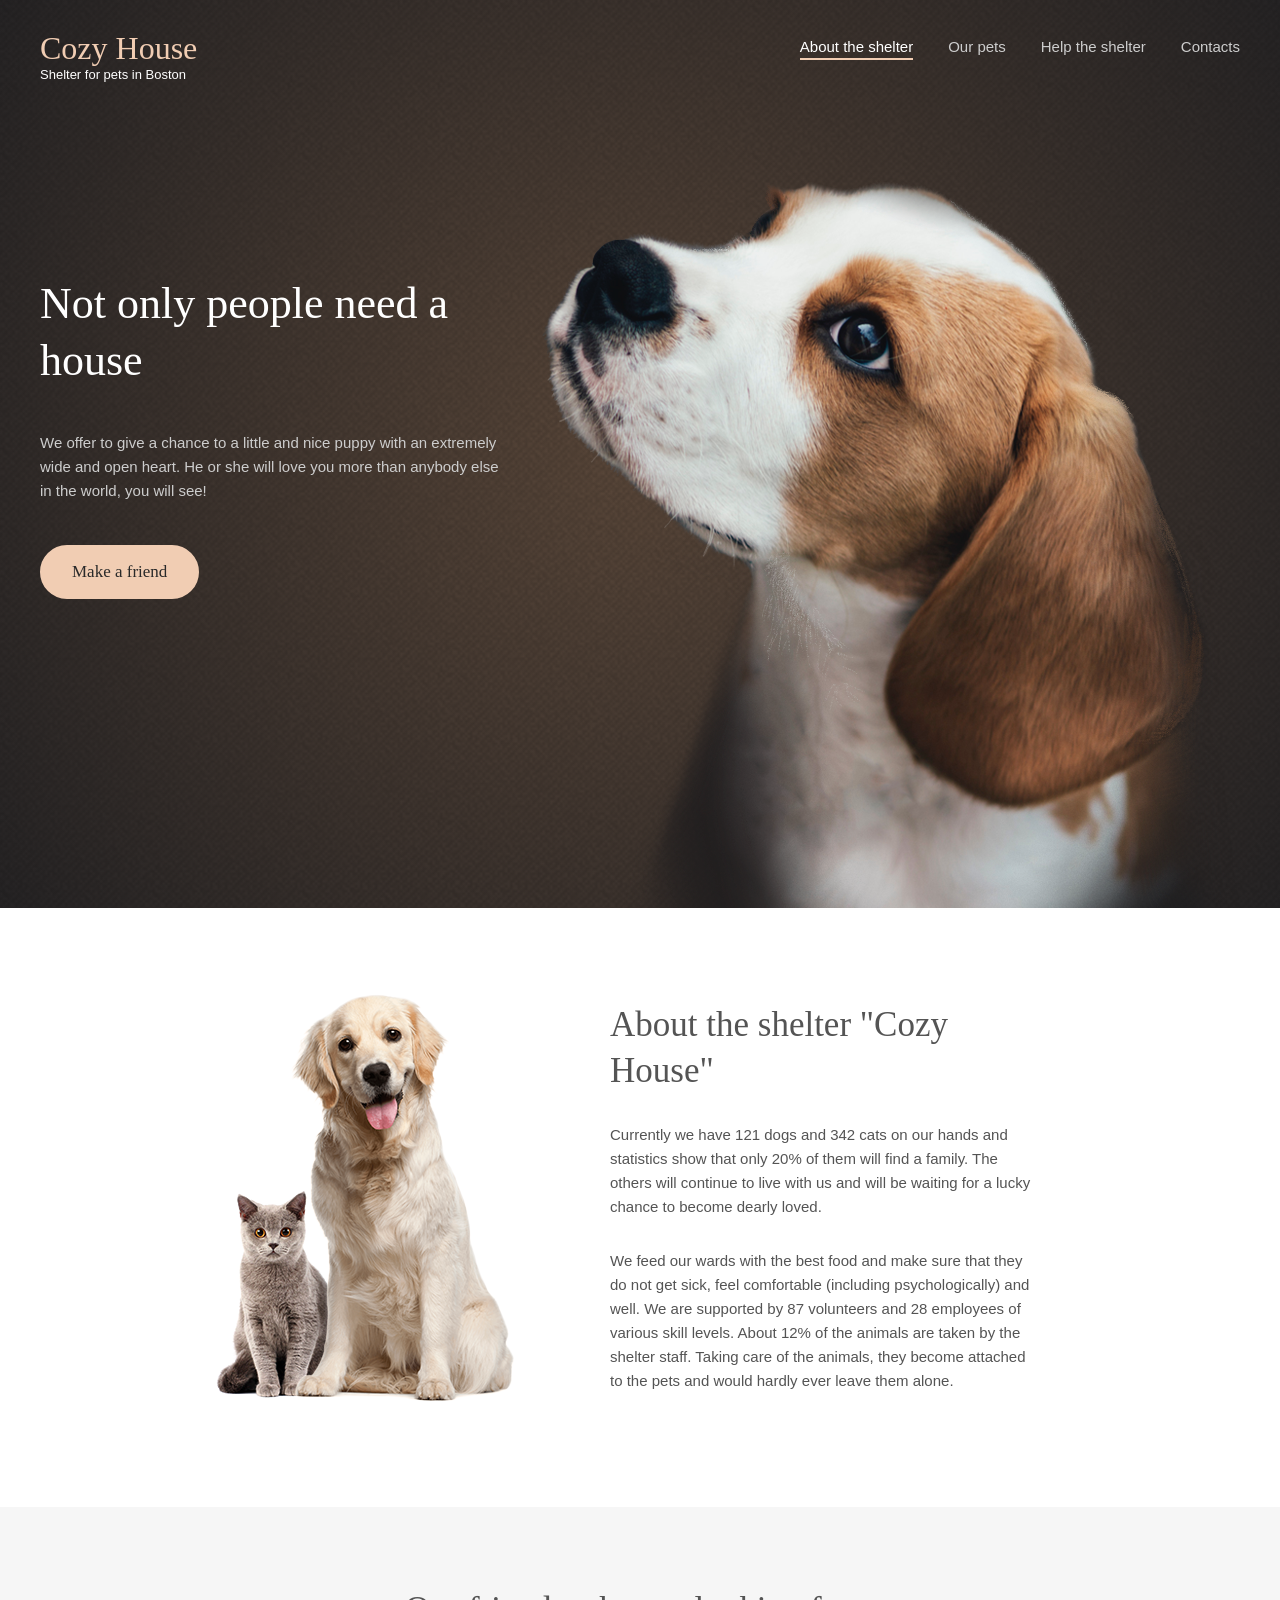
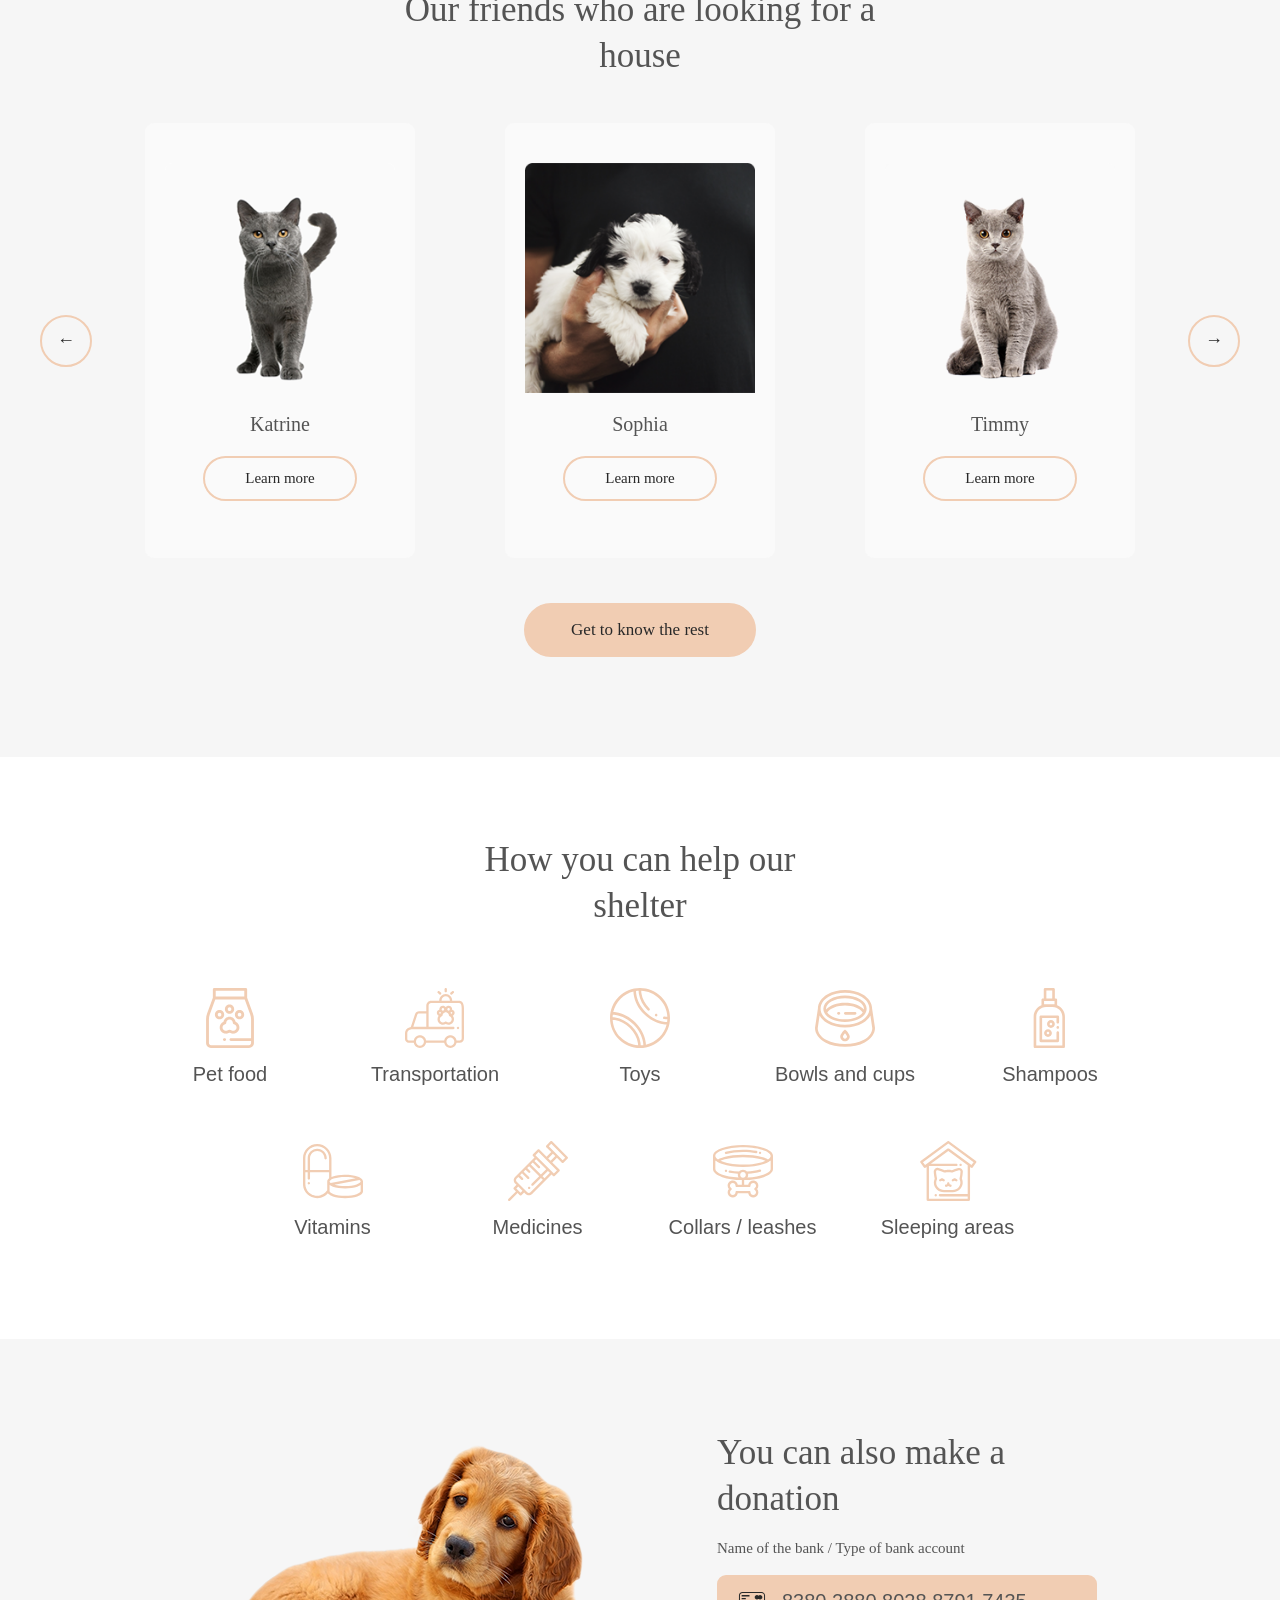
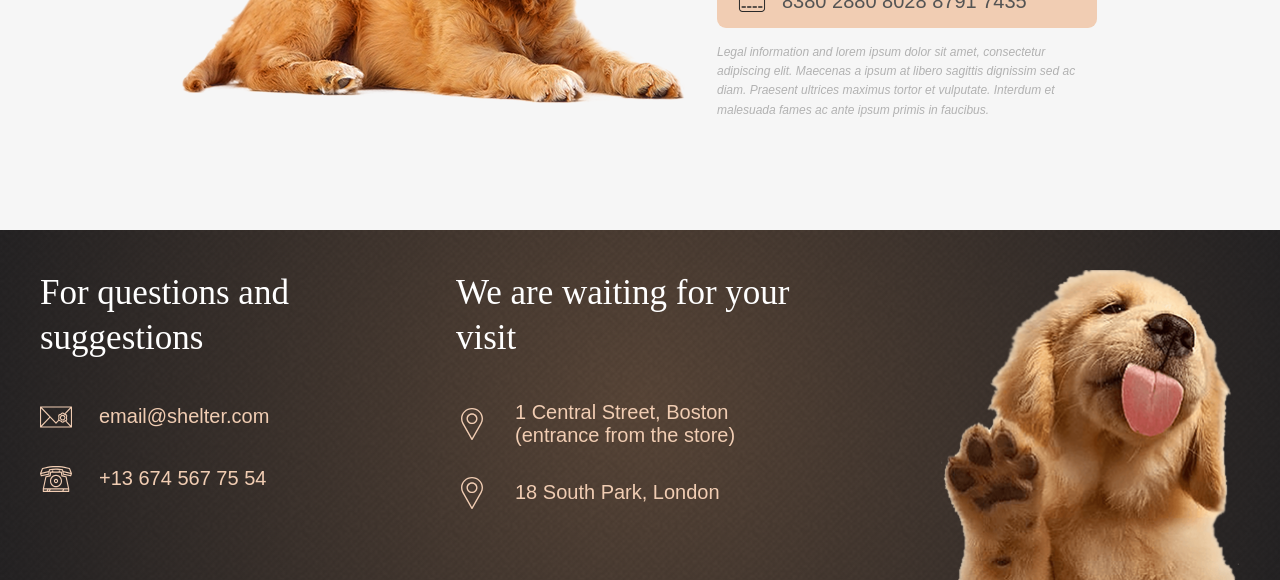
==== commit 7f40cc08: "fix: HTML not working properly" ====
--- a/shelter/index.html
+++ b/shelter/index.html
@@ -57,7 +57,29 @@
                 <h3>Our friends who are looking for a house</h3>
                 <div class="friends-slider-wrapper">
                     <button class="slider-btn slider-btn--prev">&#8592;</button>
-                    <div class="friends-cards"></div>
+                    <div class="friends-cards">
+                        <div class="card">
+                            <div class="card-img-wrapper">
+                                <img src="assets/pets-katrine.png" alt="Katrine">
+                            </div>
+                            <p class="card-name">Katrine</p>
+                            <a href="#" class="btn-outline">Learn more</a>
+                        </div>
+                        <div class="card">
+                            <div class="card-img-wrapper">
+                                <img src="assets/pets-jennifer.png" alt="Jennifer">
+                            </div>
+                            <p class="card-name">Jennifer</p>
+                            <a href="#" class="btn-outline">Learn more</a>
+                        </div>
+                        <div class="card">
+                            <div class="card-img-wrapper">
+                                <img src="assets/pets-woody.png" alt="Woody">
+                            </div>
+                            <p class="card-name">Woody</p>
+                            <a href="#" class="btn-outline">Learn more</a>
+                        </div>
+                    </div>
                     <button class="slider-btn slider-btn--next">&#8594;</button>
                 </div>
                 <a href="pets.html" class="btn-beige">Get to know the rest</a>
